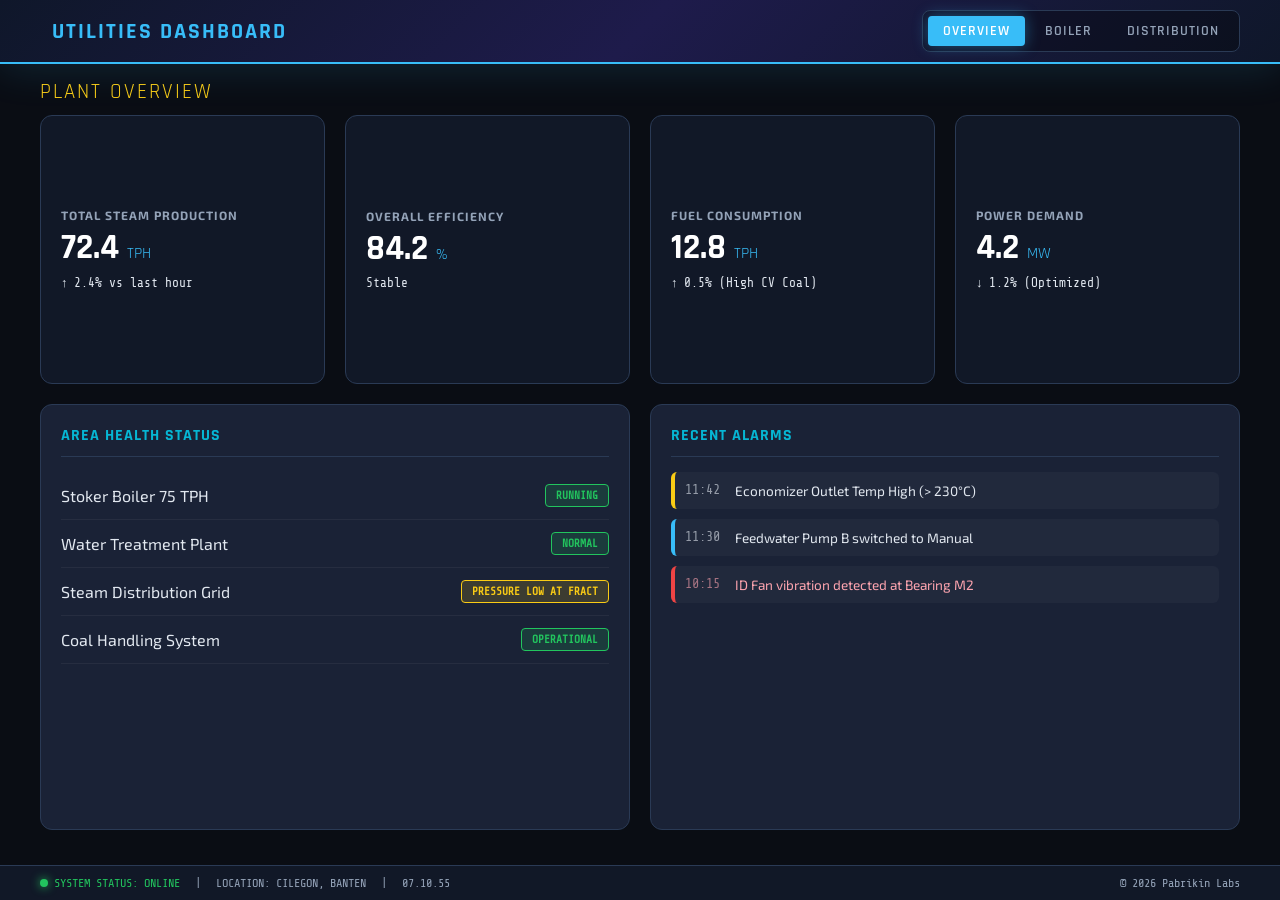
==== index.html @ 883a471b "update overview page" ====
<!DOCTYPE html>
<html lang="id">
<head>
<meta charset="UTF-8">
<meta name="viewport" content="width=device-width, initial-scale=1.0">
<title>Utilities Dashboard</title>
<link rel="icon" type="image/svg+xml" href="assets/logo-pabrikin.svg">
<link rel="stylesheet" href="css/style.css">
</head>
<body>

<header>
  <div class="header-title">
    <span class="logo-wrapper" id="logo-place"></span>
    Utilities Dashboard
  </div>

  <nav class="nav-menu">
    <div class="nav-item active" onclick="switchPage(this, 'overview')">Overview</div>
    <div class="nav-item" onclick="switchPage(this, 'boiler')">Boiler</div>
    <div class="nav-item" onclick="switchPage(this, 'distribution')">Distribution</div>
  </nav>
</header>

<div class="main-content">
  <section id="page-overview" class="page-section active">
    <div class="page-title">PLANT OVERVIEW</div>
    
    <div class="dashboard-grid">
      <!-- KPI CARDS -->
      <div class="stat-card">
        <div class="stat-label">TOTAL STEAM PRODUCTION</div>
        <div class="stat-value">72.4 <span class="stat-unit">TPH</span></div>
        <div class="stat-trend positive">↑ 2.4% vs last hour</div>
      </div>
      <div class="stat-card">
        <div class="stat-label">OVERALL EFFICIENCY</div>
        <div class="stat-value">84.2 <span class="stat-unit">%</span></div>
        <div class="stat-trend">Stable</div>
      </div>
      <div class="stat-card">
        <div class="stat-label">FUEL CONSUMPTION</div>
        <div class="stat-value">12.8 <span class="stat-unit">TPH</span></div>
        <div class="stat-trend negative">↑ 0.5% (High CV Coal)</div>
      </div>
      <div class="stat-card">
        <div class="stat-label">POWER DEMAND</div>
        <div class="stat-value">4.2 <span class="stat-unit">MW</span></div>
        <div class="stat-trend positive">↓ 1.2% (Optimized)</div>
      </div>

      <!-- SYSTEM STATUS LIST -->
      <div class="dashboard-panel span-2">
        <div class="panel-header">Area Health Status</div>
        <div class="status-row">
          <span>Stoker Boiler 75 TPH</span>
          <span class="status-tag status-ok">RUNNING</span>
        </div>
        <div class="status-row">
          <span>Water Treatment Plant</span>
          <span class="status-tag status-ok">NORMAL</span>
        </div>
        <div class="status-row">
          <span>Steam Distribution Grid</span>
          <span class="status-tag status-warn">PRESSURE LOW AT FRACT</span>
        </div>
        <div class="status-row">
          <span>Coal Handling System</span>
          <span class="status-tag status-ok">OPERATIONAL</span>
        </div>
      </div>

      <!-- ALARM LOG -->
      <div class="dashboard-panel span-2">
        <div class="panel-header">Recent Alarms</div>
        <div class="alarm-list">
          <div class="alarm-item warn">
            <span class="alarm-time">11:42</span>
            <span class="alarm-desc">Economizer Outlet Temp High (> 230°C)</span>
          </div>
          <div class="alarm-item info">
            <span class="alarm-time">11:30</span>
            <span class="alarm-desc">Feedwater Pump B switched to Manual</span>
          </div>
          <div class="alarm-item crit">
            <span class="alarm-time">10:15</span>
            <span class="alarm-desc">ID Fan vibration detected at Bearing M2</span>
          </div>
        </div>
      </div>
    </div>
  </section>

  <section id="page-boiler" class="page-section">
    <div class="page-title">Boiler System</div>
    
    <div class="sub-nav">
        <div class="sub-item active" onclick="switchBoilerLayout(this, 'stoker')">Stoker Boiler</div>
        <div class="sub-item" onclick="switchBoilerLayout(this, 'cfbc')">CFBC Boiler</div>
        <div class="sub-item" onclick="switchBoilerLayout(this, 'gas')">Gas Boiler</div>
        <div class="sub-item" onclick="switchBoilerLayout(this, 'firetube')">Fire Tube Boiler</div>
    </div>

    <div class="filter-panel">
        <button class="filter-btn active" data-target="STEAMWATER_LINES" style="--color: #FFFFFF;">Steam & Water</button>
        <button class="filter-btn active" data-target="AIRGAS_LINES" style="--color: #FFFFFF;">Air & Gas</button>
        <button class="filter-btn active" data-target="COALASH_LINES" style="--color: #FFFFFF;">Coal & Ash</button>
    </div>

    <!-- CONTAINER Stoker Boiler -->
    <div class="diagram-wrapper active" id="diagram-stoker">
      <div class="placeholder-card" id="loading-stoker-boiler">Loading...</div>
    </div>

    <!-- Container CFBC Boiler -->
    <div class="diagram-wrapper" id="diagram-cfbc">
        <div class="placeholder-card">
            [ CFBC Boiler ]<br>
            <span style="font-size: 1rem; opacity: 0.6;">Content in development...</span>
        </div>
    </div>

    <!-- Container Gas Boiler -->
    <div class="diagram-wrapper" id="diagram-gas">
        <div class="placeholder-card">
            [ Gas Boiler ]<br>
            <span style="font-size: 1rem; opacity: 0.6;">Content in development...</span>
        </div>
    </div>

    <!-- Container Firetube Boiler -->
    <div class="diagram-wrapper" id="diagram-firetube">
        <div class="placeholder-card">
            [ Fire Tube Boiler ]<br>
            <span style="font-size: 1rem; opacity: 0.6;">Content in development...</span>
        </div>
    
    </div>
  </section>

  <section id="page-distribution" class="page-section">
    <div class="page-title">Distribution System</div>
    
    <div class="filter-panel">
        <button class="filter-btn active" data-target="STEAM_LINES" style="--color: #FFF600;">Steam</button>
        <button class="filter-btn active" data-target="ELECT_LINES" style="--color: #D63C3C;">Power</button>
        <button class="filter-btn active" data-target="WATER_LINES" style="--color: #41B9B1;">Water</button>
        <button class="filter-btn active" data-target="COMP_LINES" style="--color: #24742F;">Inst. Air</button>
    </div>

    <div class="diagram-wrapper active" id="diagram-distribution">
      <div class="placeholder-card" id="loading-distribution">Memuat Diagram Distribusi...</div>
    </div>
  </section>
</div>

<footer>
  <div class="footer-status">
    <div class="status-indicator">
      <div class="dot"></div>SYSTEM STATUS: ONLINE
    </div>
    <span>|</span> <span>LOCATION: CILEGON, BANTEN</span> <span>|</span>
    <span id="live-clock">00:00:00</span>
  </div>
  <div class="footer-copyright">
    © 2026 Pabrikin Labs
  </div>
</footer>

<div class="info-popup" id="info-popup">
  <div class="info-popup-title" id="popup-title">Title</div>
  <div id="popup-body">Body</div>
</div>

<script src="js/main.js"></script>
<script src="js/zoom.js"></script>
<script src="js/interactions.js"></script>
</body>
</html>
---- css/style.css ----
@import url('https://fonts.googleapis.com/css2?family=Rajdhani:wght@400;500;600;700&family=Share+Tech+Mono&family=Exo+2:wght@300;400;600;800&display=swap');

:root {
  --bg:        #0a0d14;
  --panel:     #111827;
  --panel2:    #1a2236;
  --border:    #2a3a55;
  --accent-orange: #f97316;
  --accent-red:    #ef4444;
  --accent-blue:   #38bdf8;
  --accent-cyan:   #06b6d4;
  --accent-green:  #22c55e;
  --accent-yellow: #facc15;
  --text:     #e2e8f0;    
  --text-dim: #94a3b8;
}

* { box-sizing: border-box; margin: 0; padding: 0; }
body { background: var(--bg); color: var(--text); font-family: 'Exo 2', sans-serif; height: 100vh; display: flex; flex-direction: column; overflow: hidden; }
svg text, svg tspan { font-family: 'Share Tech Mono', monospace !important; }

header { background: linear-gradient(135deg, #0f172a 0%, #1e1b4b 50%, #0f172a 100%); border-bottom: 2px solid var(--accent-blue); padding: 10px 40px; display: flex; align-items: center; justify-content: space-between; flex-shrink: 0; z-index: 1000; box-shadow: 0 4px 40px rgba(56,189,248,0.15); gap: 15px; }
.header-title { display: flex; align-items: center; gap: 12px; font-family: 'Rajdhani', sans-serif; font-size: 1.4rem; font-weight: 700; letter-spacing: 2px; text-transform: uppercase; color: var(--accent-blue); white-space: nowrap; }
.logo-wrapper { display: inline-flex; align-items: center; justify-content: center; height: 1.8rem; }
.logo-wrapper svg { height: 100%; width: auto; }

.nav-menu { display: flex; gap: 5px; background: rgba(0,0,0,0.3); padding: 5px; border-radius: 8px; border: 1px solid var(--border); }
.nav-item { padding: 6px 15px; font-family: 'Rajdhani', sans-serif; font-weight: 600; font-size: 0.85rem; text-transform: uppercase; color: var(--text-dim); cursor: pointer; border-radius: 4px; transition: all 0.2s; letter-spacing: 1px; }
.nav-item:hover { color: var(--text); background: rgba(56,189,248,0.1); }
.nav-item.active { color: #fff; background: var(--accent-blue); box-shadow: 0 0 15px rgba(56,189,248,0.4); }

.main-content { flex: 1; padding: 15px 40px; width: 100%; display: flex; flex-direction: column; overflow: hidden; }
.page-section { display: none; width: 100%; height: 100%; }
.page-section.active { display: flex; flex-direction: column; }

/* DASHBOARD GRID (Halaman General) */
.dashboard-grid { display: grid; grid-template-columns: repeat(4, 1fr); gap: 20px; flex: 1; overflow-y: auto; padding-bottom: 20px; scrollbar-width: thin; scrollbar-color: var(--border) transparent; }
.stat-card { background: var(--panel); border: 1px solid var(--border); padding: 20px; border-radius: 12px; display: flex; flex-direction: column; justify-content: center; }
.stat-label { font-size: 0.75rem; color: var(--text-dim); font-weight: 700; letter-spacing: 1px; margin-bottom: 8px; }
.stat-value { font-family: 'Rajdhani'; font-size: 2.2rem; font-weight: 800; color: #fff; line-height: 1; }
.stat-unit { font-size: 1rem; color: var(--accent-blue); font-weight: 400; }
.stat-trend { font-size: 0.8rem; margin-top: 10px; font-family: 'Share Tech Mono'; }
.trend.positive { color: var(--accent-green); }
.trend.negative { color: var(--accent-red); }

.dashboard-panel { background: var(--panel2); border: 1px solid var(--border); border-radius: 12px; padding: 20px; }
.span-2 { grid-column: span 2; }
.panel-header { font-family: 'Rajdhani'; font-weight: 700; color: var(--accent-cyan); border-bottom: 1px solid var(--border); padding-bottom: 10px; margin-bottom: 15px; text-transform: uppercase; letter-spacing: 1px; }

.status-row { display: flex; justify-content: space-between; align-items: center; padding: 12px 0; border-bottom: 1px solid rgba(255,255,255,0.05); }
.status-tag { padding: 4px 10px; border-radius: 4px; font-size: 0.7rem; font-weight: 800; font-family: 'Share Tech Mono'; }
.status-ok { background: rgba(34, 197, 94, 0.15); color: var(--accent-green); border: 1px solid var(--accent-green); }
.status-warn { background: rgba(250, 204, 21, 0.15); color: var(--accent-yellow); border: 1px solid var(--accent-yellow); }

.alarm-list { display: flex; flex-direction: column; gap: 10px; }
.alarm-item { display: flex; gap: 15px; padding: 10px; border-radius: 6px; font-size: 0.85rem; border-left: 4px solid #ccc; background: rgba(255,255,255,0.03); }
.alarm-item.crit { border-color: var(--accent-red); color: #fda4af; }
.alarm-item.warn { border-color: var(--accent-yellow); }
.alarm-item.info { border-color: var(--accent-blue); }
.alarm-time { font-family: 'Share Tech Mono'; opacity: 0.6; }

/* DIAGRAM UI */
.diagram-wrapper { position: relative; background: #0A0D14; border: 1px solid var(--border); border-radius: 12px; overflow: hidden; flex: 1; width: 100%; display: none; align-items: center; justify-content: center; cursor: grab; user-select: none; }
.diagram-wrapper.active { display: flex; }
.diagram-wrapper svg { display: block; width: 100%; height: 100%; object-fit: contain; overflow: visible !important; }


.sub-nav { display: flex; gap: 10px; margin-bottom: 15px; border-bottom: 1px solid var(--border); padding-bottom: 10px; overflow-x: auto; scrollbar-width: thin; scrollbar-color: var(--accent-blue) transparent; }
.sub-nav::-webkit-scrollbar { height: 4px; }
.sub-nav::-webkit-scrollbar-thumb { background: var(--accent-blue); border-radius: 10px; }
.sub-item { padding: 5px 15px; font-family: 'Rajdhani', sans-serif; font-size: 0.8rem; font-weight: 700; color: var(--text-dim); cursor: pointer; border: 1px solid var(--border); border-radius: 4px; text-transform: uppercase; transition: 0.2s; white-space: nowrap; }
.sub-item.active { background: rgba(56, 189, 248, 0.1); border-color: var(--accent-blue); color: var(--accent-blue); }
.page-title { font-family: 'Rajdhani', sans-serif; color: var(--accent-yellow); font-size: 1.3rem; margin-bottom: 10px; text-transform: uppercase; letter-spacing: 2px; display: flex; align-items: center; gap: 10px; flex-shrink: 0; }

.placeholder-card { background: var(--panel2); border: 1px dashed var(--border); padding: 30px; text-align: center; border-radius: 12px; color: var(--text-dim); flex: 1; display: flex; align-items: center; justify-content: center; flex-direction: column; font-family: 'Rajdhani'; font-size: 1.2rem; }

.filter-panel { display: flex; gap: 10px; margin-bottom: 15px; flex-wrap: wrap; }
.filter-btn { background: transparent; border: 1px solid var(--color); color: var(--color); padding: 6px 15px; border-radius: 20px; font-family: 'Rajdhani', sans-serif; font-weight: 700; font-size: 0.85rem; cursor: pointer; text-transform: uppercase; transition: all 0.3s ease; box-shadow: 0 0 5px rgba(0,0,0,0); }
.filter-btn:hover { box-shadow: 0 0 10px var(--color); }
.filter-btn.active { background: var(--color); color: #0A0D14; box-shadow: 0 0 15px var(--color); }

.diagram-wrapper { position: relative; background: #0A0D14; border: 1px solid var(--border); border-radius: 12px; overflow: hidden; flex: 1; width: 100%; display: none; align-items: center; justify-content: center; cursor: grab; user-select: none; }
.diagram-wrapper.active { display: flex; }
.diagram-wrapper svg { display: block; width: 100%; height: 100%; object-fit: contain; overflow: visible !important; }

footer { background: var(--panel); border-top: 1px solid var(--border); padding: 10px 40px; display: flex; align-items: center; justify-content: space-between; flex-shrink: 0; font-family: 'Share Tech Mono', monospace; font-size: 0.75rem; color: var(--text-dim); gap: 10px; }
.footer-status { display: flex; align-items: center; gap: 15px; }
.status-indicator { display: flex; align-items: center; gap: 6px; color: var(--accent-green); }
.dot { width: 8px; height: 8px; background: var(--accent-green); border-radius: 50%; box-shadow: 0 0 10px var(--accent-green); animation: pulse 1.5s infinite ease-in-out; }

@media (max-width: 768px) {
    header { flex-direction: column; padding: 15px 20px; align-items: center; text-align: center; }
    .header-title { font-size: 1.1rem; flex-direction: column; gap: 5px; }
    .logo-wrapper { height: 1.5rem; }
    .nav-menu { width: 100%; justify-content: center; overflow-x: auto; }
    .nav-item { padding: 6px 10px; font-size: 0.75rem; }
    .main-content { padding: 10px 15px; }
    footer { flex-direction: column; padding: 15px 20px; height: auto; text-align: center; }
    .footer-status { flex-direction: column; gap: 5px; }
    .footer-status span { display: none; }
}


/* =======================================================
   PIPELINE ANIMATION
   ======================================================= */
svg rect[stroke], svg circle[stroke], svg ellipse[stroke], svg polygon[stroke] { 
    animation: none !important; 
    stroke-dasharray: none !important; 
}

#STEAM_LINES path, #ELECT_LINES path, #WATER_LINES path, #COMP_LINES path,
svg [stroke="#0066FF"], svg [stroke="#41BA4F"], svg [stroke="#D37FCC"], 
svg [stroke="#7F3779"], svg [stroke="#D63C3C"], svg [stroke="#DB7241"], 
svg [stroke="#FFF600"], svg [stroke="#977A58"], svg [stroke="#806341"], 
svg [stroke="#75EA83"], svg [stroke="#90EAE6"] {
    stroke-dasharray: 30 10 !important;
    animation: figmaDashFlow 4s linear infinite !important;
}

@keyframes figmaDashFlow { 
    from { stroke-dashoffset: 0; } 
    to { stroke-dashoffset: -240; } 
}

/* =======================================================
   VISUAL EFFECTS: GLOW, RISE, SPIN
   ======================================================= */
.furnace-glow { 
    animation: glowFurnace 2.5s infinite alternate ease-in-out !important; 
    transform-box: fill-box;
    transform-origin: center;
}
@keyframes glowFurnace { 
    0% { filter: brightness(0.8) drop-shadow(0 0 10px rgba(239, 123, 69, 0.4)); opacity: 0.85; } 
    100% { filter: brightness(1.3) drop-shadow(0 0 50px #EF7B45); opacity: 1; } 
}

.smoke-anim { 
    transform-box: fill-box; 
    transform-origin: center; 
    animation: smokeRise 6s infinite ease-in forwards !important; 
}
@keyframes smokeRise { 
    0% { transform: translateY(0) scale(0.6); opacity: 0; } 
    20% { opacity: 0.7; } 
    100% { transform: translateY(-500px) scale(3); opacity: 0; } 
}

.fan-spin { 
    animation: spinFan 2s linear infinite !important; 
    transform-box: fill-box !important; 
    transform-origin: 50% 50% !important; 
}
@keyframes spinFan { from { transform: rotate(0deg); } to { transform: rotate(360deg); } }

/* --- POPUP TOOLTIP --- */
.info-popup { position: fixed; background: rgba(15, 23, 42, 0.98); backdrop-filter: blur(12px); border: 1px solid var(--accent-blue); border-radius: 8px; padding: 16px; max-width: 280px; font-size: 0.85rem; color: #fff; z-index: 99999; pointer-events: none; opacity: 0; transition: opacity 0.2s; }
.info-popup.visible { opacity: 1; }
@keyframes pulse { 0% { transform: scale(1); opacity: 1; } 50% { transform: scale(1.3); opacity: 0.5; } 100% { transform: scale(1); opacity: 1; } }
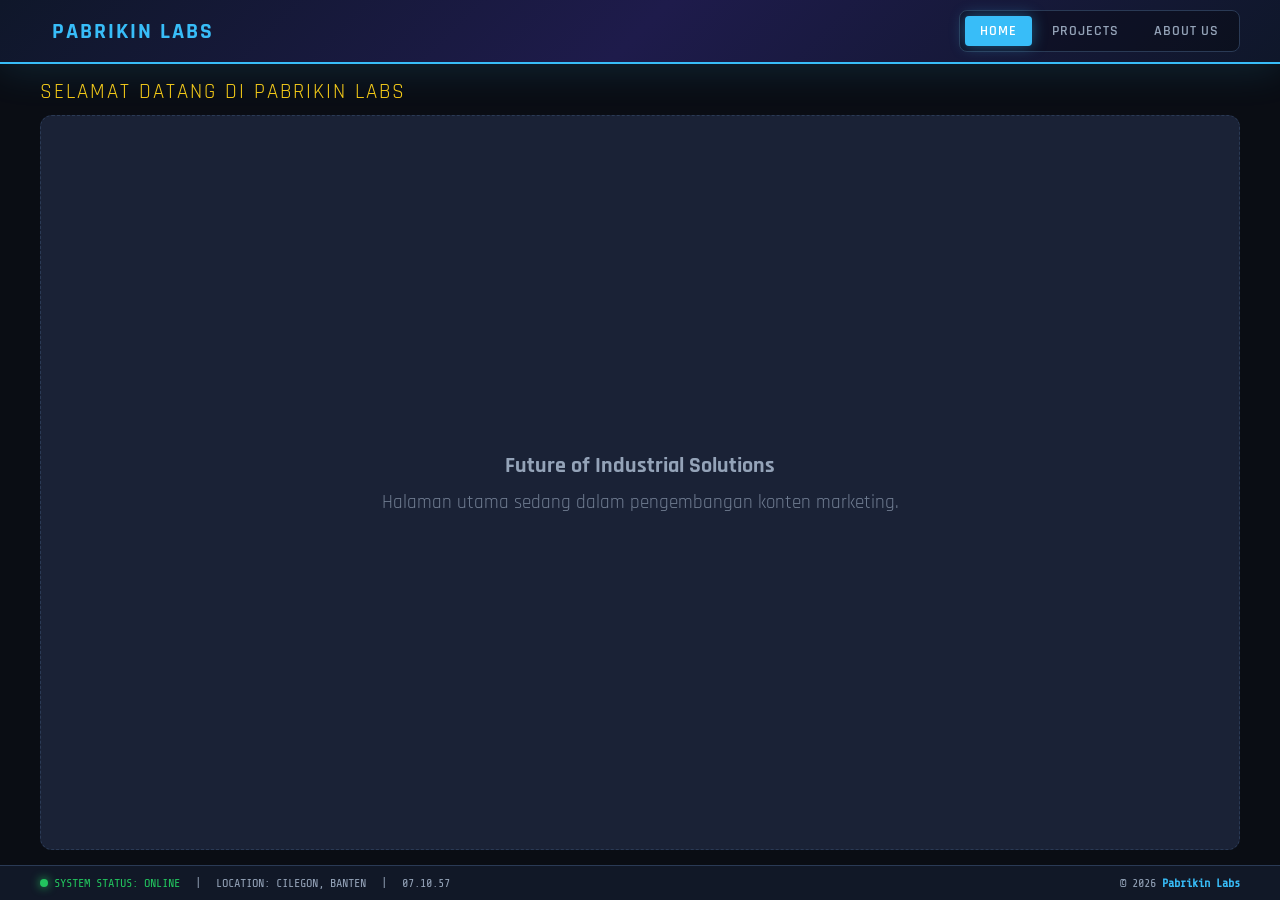
==== commit 25fc9368: "add physics section,, zoom controls, and fix hover tooltip" ====
--- a/index.html
+++ b/index.html
@@ -3,7 +3,7 @@
 <head>
 <meta charset="UTF-8">
 <meta name="viewport" content="width=device-width, initial-scale=1.0">
-<title>Utilities Dashboard</title>
+<title>Pabrikin Labs | Industrial Solutions</title>
 <link rel="icon" type="image/svg+xml" href="assets/logo-pabrikin.svg">
 <link rel="stylesheet" href="css/style.css">
 </head>
@@ -12,158 +12,205 @@
 <header>
   <div class="header-title">
     <span class="logo-wrapper" id="logo-place"></span>
-    Utilities Dashboard
+    Pabrikin Labs
   </div>
 
   <nav class="nav-menu">
-    <div class="nav-item active" onclick="switchPage(this, 'overview')">Overview</div>
-    <div class="nav-item" onclick="switchPage(this, 'boiler')">Boiler</div>
-    <div class="nav-item" onclick="switchPage(this, 'distribution')">Distribution</div>
+    <div class="nav-item active" onclick="switchPage(this, 'home')">HOME</div>
+    <div class="nav-item" onclick="switchPage(this, 'projects')">PROJECTS</div>
+    <div class="nav-item" onclick="switchPage(this, 'about')">ABOUT US</div>
   </nav>
 </header>
 
 <div class="main-content">
-  <section id="page-overview" class="page-section active">
-    <div class="page-title">PLANT OVERVIEW</div>
+  <!-- SECTION: HOME (Dikosongkan sesuai permintaan) -->
+  <section id="page-home" class="page-section active">
+    <div class="page-title">Selamat Datang di Pabrikin Labs</div>
+    <div class="placeholder-card">
+      <h3>Future of Industrial Solutions</h3>
+      <p style="margin-top: 10px; opacity: 0.7;">Halaman utama sedang dalam pengembangan konten marketing.</p>
+    </div>
+  </section>
+
+  <!-- SECTION: PROJECTS -->
+  <section id="page-projects" class="page-section">
     
-    <div class="dashboard-grid">
-      <!-- KPI CARDS -->
-      <div class="stat-card">
-        <div class="stat-label">TOTAL STEAM PRODUCTION</div>
-        <div class="stat-value">72.4 <span class="stat-unit">TPH</span></div>
-        <div class="stat-trend positive">↑ 2.4% vs last hour</div>
-      </div>
-      <div class="stat-card">
-        <div class="stat-label">OVERALL EFFICIENCY</div>
-        <div class="stat-value">84.2 <span class="stat-unit">%</span></div>
-        <div class="stat-trend">Stable</div>
-      </div>
-      <div class="stat-card">
-        <div class="stat-label">FUEL CONSUMPTION</div>
-        <div class="stat-value">12.8 <span class="stat-unit">TPH</span></div>
-        <div class="stat-trend negative">↑ 0.5% (High CV Coal)</div>
-      </div>
-      <div class="stat-card">
-        <div class="stat-label">POWER DEMAND</div>
-        <div class="stat-value">4.2 <span class="stat-unit">MW</span></div>
-        <div class="stat-trend positive">↓ 1.2% (Optimized)</div>
-      </div>
-
-      <!-- SYSTEM STATUS LIST -->
-      <div class="dashboard-panel span-2">
-        <div class="panel-header">Area Health Status</div>
-        <div class="status-row">
-          <span>Stoker Boiler 75 TPH</span>
-          <span class="status-tag status-ok">RUNNING</span>
-        </div>
-        <div class="status-row">
-          <span>Water Treatment Plant</span>
-          <span class="status-tag status-ok">NORMAL</span>
-        </div>
-        <div class="status-row">
-          <span>Steam Distribution Grid</span>
-          <span class="status-tag status-warn">PRESSURE LOW AT FRACT</span>
-        </div>
-        <div class="status-row">
-          <span>Coal Handling System</span>
-          <span class="status-tag status-ok">OPERATIONAL</span>
-        </div>
-      </div>
-
-      <!-- ALARM LOG -->
-      <div class="dashboard-panel span-2">
-        <div class="panel-header">Recent Alarms</div>
-        <div class="alarm-list">
-          <div class="alarm-item warn">
-            <span class="alarm-time">11:42</span>
-            <span class="alarm-desc">Economizer Outlet Temp High (> 230°C)</span>
-          </div>
-          <div class="alarm-item info">
-            <span class="alarm-time">11:30</span>
-            <span class="alarm-desc">Feedwater Pump B switched to Manual</span>
-          </div>
-          <div class="alarm-item crit">
-            <span class="alarm-time">10:15</span>
-            <span class="alarm-desc">ID Fan vibration detected at Bearing M2</span>
-          </div>
-        </div>
-      </div>
-    </div>
+    <!-- 1. RECENT PROJECT (BAGIAN ATAS) -->
+    <div class="project-list-section" style="margin-bottom: 50px;">
+        <div class="page-title">Recent Projects</div>
+        <div class="project-grid">
+            <div class="project-card">
+                <div class="project-img-placeholder">[Foto Instalasi Boiler]</div>
+                <div class="project-info">
+                    <h3>Boiler Installation 75 TPH</h3>
+                    <p>Pemasangan sistem stoker boiler lengkap di Cilegon, Banten.</p>
+                </div>
+            </div>
+            <div class="project-card">
+                <div class="project-img-placeholder">[Foto Jalur Perpipaan]</div>
+                <div class="project-info">
+                    <h3>Steam Distribution Audit</h3>
+                    <p>Optimalisasi dan audit jalur distribusi uap industri.</p>
+                </div>
+            </div>
+        </div>
+    </div>
+
+    <!-- 2. PORTOFOLIO / VISUALISASI (BAGIAN BAWAH) -->
+    <div class="portfolio-visual-section">
+        <div class="page-title">Portofolio: System Visualization</div>
+        
+        <!-- Dashboard Overview dipindah ke sini -->
+        <div class="dashboard-grid" style="margin-bottom: 30px;">
+            <div class="stat-card">
+                <div class="stat-label">LIVE STEAM PROD.</div>
+                <div class="stat-value">72.4 <span class="stat-unit">TPH</span></div>
+            </div>
+            <div class="stat-card">
+                <div class="stat-label">PLANT EFFICIENCY</div>
+                <div class="stat-value">84.2 <span class="stat-unit">%</span></div>
+            </div>
+            <div class="stat-card">
+                <div class="stat-label">FUEL CONSUMPTION</div>
+                <div class="stat-value">12.8 <span class="stat-unit">TPH</span></div>
+            </div>
+            <div class="stat-card">
+                <div class="stat-label">SYSTEM STATUS</div>
+                <div class="stat-value" style="font-size: 1.5rem; color: var(--accent-green);">OPTIMAL</div>
+            </div>
+        </div>
+
+        <div class="sub-nav">
+            <div class="sub-item active" onclick="switchPortfolio(this, 'stoker')">Boiler System</div>
+            <div class="sub-item" onclick="switchPortfolio(this, 'distribution')">Distribution Network</div>
+        </div>
+
+        <!-- Filter Panel Dinamis -->
+        <div id="filter-container" style="margin-bottom: 15px;">
+            <!-- Filter Boiler -->
+            <div class="filter-panel diagram-filter" id="filter-stoker">
+                <button class="filter-btn active" data-target="STEAMWATER_LINES" style="--color: #FFFFFF;">Steam & Water</button>
+                <button class="filter-btn active" data-target="AIRGAS_LINES" style="--color: #FFFFFF;">Air & Gas</button>
+                <button class="filter-btn active" data-target="COALASH_LINES" style="--color: #FFFFFF;">Coal & Ash</button>
+            </div>
+            <!-- Filter Distribusi -->
+            <div class="filter-panel diagram-filter" id="filter-distribution" style="display: none;">
+                <button class="filter-btn active" data-target="STEAM_LINES" style="--color: #FFF600;">Steam</button>
+                <button class="filter-btn active" data-target="ELECT_LINES" style="--color: #D63C3C;">Power</button>
+                <button class="filter-btn active" data-target="WATER_LINES" style="--color: #41B9B1;">Water</button>
+                <button class="filter-btn active" data-target="COMP_LINES" style="--color: #24742F;">Inst. Air</button>
+            </div>
+        </div>
+
+        <!-- Wadah Diagram -->
+        <div class="diagram-container" style="min-height: 700px; border: 1px solid var(--border); border-radius: 12px; overflow: auto; position: relative; background: #000;">
+            <div class="diagram-wrapper active" id="diagram-stoker" style="position: absolute; inset: 0;">
+                <div class="placeholder-card">Loading Boiler Diagram...</div>
+            </div>
+            <div class="diagram-wrapper" id="diagram-distribution" style="position: absolute; inset: 0; display: none;">
+                <div class="placeholder-card">Loading Distribution Diagram...</div>
+            </div>
+            <div class="zoom-controls">
+    <button type="button" class="zoom-btn" data-action="zoom-in" title="Zoom In">+</button>
+    <button type="button" class="zoom-btn" data-action="zoom-out" title="Zoom Out">−</button>
+    <button type="button" class="zoom-btn" data-action="reset" title="Reset Zoom">⟲</button>
+</div>
+        </div>
+
+    <!-- =========================================================
+     SECTION : PHYSICS SIMULATION PORTFOLIO
+     ========================================================= -->
+<div class="portfolio-physics-section" style="margin-top: 60px;">
+    <div class="page-title">
+        Portofolio: Physics Simulation
+    </div>
+
+    <p style="max-width: 900px; color: var(--text-dim); margin-bottom: 25px;">
+        Interactive physics simulations designed to support high school (SMA) learning.
+        This section focuses on visualizing physical phenomena through animated diagrams
+        and real-time calculations to enhance conceptual understanding.
+    </p>
+
+    <!-- SIMULATION GRID -->
+    <div class="physics-grid">
+
+        <!-- SIMULATION CARD -->
+        <div class="physics-card">
+            <div class="physics-canvas-placeholder">
+                [ Motion Simulation Canvas ]
+            </div>
+            <h3>Uniform Linear Motion (GLB)</h3>
+            <p>
+                Visualizes constant velocity motion.
+                Students can adjust speed and observe position–time relationships.
+            </p>
+            <div class="physics-formula">
+                v = s / t
+            </div>
+        </div>
+
+        <div class="physics-card">
+            <div class="physics-canvas-placeholder">
+                [ Accelerated Motion Canvas ]
+            </div>
+            <h3>Uniformly Accelerated Motion (GLBB)</h3>
+            <p>
+                Demonstrates acceleration effects on displacement and velocity
+                using animated trajectories and live calculations.
+            </p>
+            <div class="physics-formula">
+                s = v₀t + ½at²
+            </div>
+        </div>
+
+        <div class="physics-card">
+            <div class="physics-canvas-placeholder">
+                [ Energy Diagram Canvas ]
+            </div>
+            <h3>Mechanical Energy</h3>
+            <p>
+                Illustrates the conversion between kinetic and potential energy
+                in a closed system.
+            </p>
+            <div class="physics-formula">
+                Ek + Ep = constant
+            </div>
+        </div>
+
+    </div>
+</div>
   </section>
 
-  <section id="page-boiler" class="page-section">
-    <div class="page-title">Boiler System</div>
-    
-    <div class="sub-nav">
-        <div class="sub-item active" onclick="switchBoilerLayout(this, 'stoker')">Stoker Boiler</div>
-        <div class="sub-item" onclick="switchBoilerLayout(this, 'cfbc')">CFBC Boiler</div>
-        <div class="sub-item" onclick="switchBoilerLayout(this, 'gas')">Gas Boiler</div>
-        <div class="sub-item" onclick="switchBoilerLayout(this, 'firetube')">Fire Tube Boiler</div>
-    </div>
-
-    <div class="filter-panel">
-        <button class="filter-btn active" data-target="STEAMWATER_LINES" style="--color: #FFFFFF;">Steam & Water</button>
-        <button class="filter-btn active" data-target="AIRGAS_LINES" style="--color: #FFFFFF;">Air & Gas</button>
-        <button class="filter-btn active" data-target="COALASH_LINES" style="--color: #FFFFFF;">Coal & Ash</button>
-    </div>
-
-    <!-- CONTAINER Stoker Boiler -->
-    <div class="diagram-wrapper active" id="diagram-stoker">
-      <div class="placeholder-card" id="loading-stoker-boiler">Loading...</div>
-    </div>
-
-    <!-- Container CFBC Boiler -->
-    <div class="diagram-wrapper" id="diagram-cfbc">
-        <div class="placeholder-card">
-            [ CFBC Boiler ]<br>
-            <span style="font-size: 1rem; opacity: 0.6;">Content in development...</span>
-        </div>
-    </div>
-
-    <!-- Container Gas Boiler -->
-    <div class="diagram-wrapper" id="diagram-gas">
-        <div class="placeholder-card">
-            [ Gas Boiler ]<br>
-            <span style="font-size: 1rem; opacity: 0.6;">Content in development...</span>
-        </div>
-    </div>
-
-    <!-- Container Firetube Boiler -->
-    <div class="diagram-wrapper" id="diagram-firetube">
-        <div class="placeholder-card">
-            [ Fire Tube Boiler ]<br>
-            <span style="font-size: 1rem; opacity: 0.6;">Content in development...</span>
-        </div>
-    
-    </div>
-  </section>
-
-  <section id="page-distribution" class="page-section">
-    <div class="page-title">Distribution System</div>
-    
-    <div class="filter-panel">
-        <button class="filter-btn active" data-target="STEAM_LINES" style="--color: #FFF600;">Steam</button>
-        <button class="filter-btn active" data-target="ELECT_LINES" style="--color: #D63C3C;">Power</button>
-        <button class="filter-btn active" data-target="WATER_LINES" style="--color: #41B9B1;">Water</button>
-        <button class="filter-btn active" data-target="COMP_LINES" style="--color: #24742F;">Inst. Air</button>
-    </div>
-
-    <div class="diagram-wrapper active" id="diagram-distribution">
-      <div class="placeholder-card" id="loading-distribution">Memuat Diagram Distribusi...</div>
+  <!-- SECTION: ABOUT US -->
+  <section id="page-about" class="page-section">
+    <div class="page-title">About Us & Contact</div>
+    <div class="about-container" style="display: grid; grid-template-columns: 1fr 1fr; gap: 40px; margin-top: 20px;">
+        <div class="about-content">
+            <h3>Pabrikin Labs</h3>
+            <p>Partner strategis manufaktur dan optimasi energi industrial.</p>
+            <div class="contact-box" style="margin-top: 20px; font-family: 'Share Tech Mono'; color: var(--accent-blue);">
+                <p>📍 Cilegon, Banten, Indonesia</p>
+                <p>📧 contact@pabrikin.com</p>
+            </div>
+        </div>
+        <div class="contact-form" style="display: flex; flex-direction: column; gap: 15px;">
+            <input type="text" placeholder="Nama Lengkap" style="background: var(--panel); border: 1px solid var(--border); padding: 12px; color: #fff; border-radius: 6px;">
+            <input type="email" placeholder="Email Perusahaan" style="background: var(--panel); border: 1px solid var(--border); padding: 12px; color: #fff; border-radius: 6px;">
+            <textarea placeholder="Pesan Project" style="background: var(--panel); border: 1px solid var(--border); padding: 12px; color: #fff; border-radius: 6px; height: 100px;"></textarea>
+            <button class="submit-btn" style="background: var(--accent-blue); color: #000; border: none; padding: 12px; border-radius: 6px; font-weight: 800; cursor: pointer;">KIRIM PESAN</button>
+        </div>
     </div>
   </section>
 </div>
 
 <footer>
   <div class="footer-status">
-    <div class="status-indicator">
-      <div class="dot"></div>SYSTEM STATUS: ONLINE
-    </div>
+    <div class="status-indicator"><div class="dot"></div>SYSTEM STATUS: ONLINE</div>
     <span>|</span> <span>LOCATION: CILEGON, BANTEN</span> <span>|</span>
     <span id="live-clock">00:00:00</span>
   </div>
   <div class="footer-copyright">
-    © 2026 Pabrikin Labs
+    © 2026 <a href="https://linktr.ee/pabrikin" target="_blank" class="footer-link">Pabrikin Labs</a>
   </div>
 </footer>
 
@@ -173,7 +220,7 @@
 </div>
 
 <script src="js/main.js"></script>
-<script src="js/zoom.js"></script>
+<!-- <script src="js/zoom.js"></script> -->
 <script src="js/interactions.js"></script>
 </body>
-</html>
+</html>
--- a/css/style.css
+++ b/css/style.css
@@ -29,15 +29,15 @@
 .nav-item:hover { color: var(--text); background: rgba(56,189,248,0.1); }
 .nav-item.active { color: #fff; background: var(--accent-blue); box-shadow: 0 0 15px rgba(56,189,248,0.4); }
 
-.main-content { flex: 1; padding: 15px 40px; width: 100%; display: flex; flex-direction: column; overflow: hidden; }
+.main-content { flex: 1; padding: 15px 40px; width: 100%; display: flex; flex-direction: column; overflow-y: auto; }
 .page-section { display: none; width: 100%; height: 100%; }
 .page-section.active { display: flex; flex-direction: column; }
 
-/* DASHBOARD GRID (Halaman General) */
+/* DASHBOARD GRID */
 .dashboard-grid { display: grid; grid-template-columns: repeat(4, 1fr); gap: 20px; flex: 1; overflow-y: auto; padding-bottom: 20px; scrollbar-width: thin; scrollbar-color: var(--border) transparent; }
 .stat-card { background: var(--panel); border: 1px solid var(--border); padding: 20px; border-radius: 12px; display: flex; flex-direction: column; justify-content: center; }
 .stat-label { font-size: 0.75rem; color: var(--text-dim); font-weight: 700; letter-spacing: 1px; margin-bottom: 8px; }
-.stat-value { font-family: 'Rajdhani'; font-size: 2.2rem; font-weight: 800; color: #fff; line-height: 1; }
+.stat-value { font-family: 'Rajdhani'; font-size: 2.2rem; font-weight: 800; color: #fff; line-height: 1; transition: all 0.5s ease-in-out;}
 .stat-unit { font-size: 1rem; color: var(--accent-blue); font-weight: 400; }
 .stat-trend { font-size: 0.8rem; margin-top: 10px; font-family: 'Share Tech Mono'; }
 .trend.positive { color: var(--accent-green); }
@@ -74,10 +74,10 @@
 
 .placeholder-card { background: var(--panel2); border: 1px dashed var(--border); padding: 30px; text-align: center; border-radius: 12px; color: var(--text-dim); flex: 1; display: flex; align-items: center; justify-content: center; flex-direction: column; font-family: 'Rajdhani'; font-size: 1.2rem; }
 
-.filter-panel { display: flex; gap: 10px; margin-bottom: 15px; flex-wrap: wrap; }
-.filter-btn { background: transparent; border: 1px solid var(--color); color: var(--color); padding: 6px 15px; border-radius: 20px; font-family: 'Rajdhani', sans-serif; font-weight: 700; font-size: 0.85rem; cursor: pointer; text-transform: uppercase; transition: all 0.3s ease; box-shadow: 0 0 5px rgba(0,0,0,0); }
-.filter-btn:hover { box-shadow: 0 0 10px var(--color); }
-.filter-btn.active { background: var(--color); color: #0A0D14; box-shadow: 0 0 15px var(--color); }
+ .filter-panel { display: flex; gap: 8px; margin-bottom: 15px; flex-wrap: wrap; background: rgba(15, 23, 42, 0.85); border: 1px solid var(--border); border-radius: 999px; padding: 6px 8px; }
+ .filter-btn { background: rgba(255, 255, 255, 0.06); border: 1px solid rgba(148, 163, 184, 0.3); color: var(--text); padding: 6px 14px; border-radius: 999px; font-family: 'Rajdhani', sans-serif; font-weight: 700; font-size: 0.82rem; cursor: pointer; text-transform: uppercase; transition: all 0.2s ease; box-shadow: none; }
+ .filter-btn:hover { background: rgba(56, 189, 248, 0.14); border-color: rgba(56, 189, 248, 0.4); }
+ .filter-btn.active { background: var(--accent-blue); border-color: var(--accent-blue); color: #0a0d14; box-shadow: 0 0 10px rgba(56, 189, 248, 0.45); }
 
 .diagram-wrapper { position: relative; background: #0A0D14; border: 1px solid var(--border); border-radius: 12px; overflow: hidden; flex: 1; width: 100%; display: none; align-items: center; justify-content: center; cursor: grab; user-select: none; }
 .diagram-wrapper.active { display: flex; }
@@ -100,7 +100,6 @@
     .footer-status span { display: none; }
 }
 
-
 /* =======================================================
    PIPELINE ANIMATION
    ======================================================= */
@@ -139,7 +138,7 @@
 .smoke-anim { 
     transform-box: fill-box; 
     transform-origin: center; 
-    animation: smokeRise 6s infinite ease-in forwards !important; 
+    animation: smokeRise 4s infinite ease-in forwards !important; 
 }
 @keyframes smokeRise { 
     0% { transform: translateY(0) scale(0.6); opacity: 0; } 
@@ -148,13 +147,167 @@
 }
 
 .fan-spin { 
-    animation: spinFan 2s linear infinite !important; 
+    animation: spinFan 2.5s linear infinite !important; 
     transform-box: fill-box !important; 
     transform-origin: 50% 50% !important; 
 }
 @keyframes spinFan { from { transform: rotate(0deg); } to { transform: rotate(360deg); } }
 
+/* =======================================================
+   PHYSICS SIMULATION PORTFOLIO
+   ======================================================= */
+
+.portfolio-physics-section {
+  padding-bottom: 40px;
+}
+
+.physics-grid {
+  display: grid;
+  grid-template-columns: repeat(auto-fit, minmax(260px, 1fr));
+  gap: 25px;
+}
+
+.physics-card {
+  background: var(--panel2);
+  border: 1px solid var(--border);
+  border-radius: 12px;
+  padding: 20px;
+  display: flex;
+  flex-direction: column;
+  gap: 10px;
+  transition: all 0.3s ease;
+}
+
+.physics-card:hover {
+  border-color: var(--accent-cyan);
+  box-shadow: 0 0 25px rgba(6, 182, 212, 0.15);
+  transform: translateY(-3px);
+}
+
+.physics-card h3 {
+  font-family: 'Rajdhani', sans-serif;
+  text-transform: uppercase;
+  color: var(--accent-cyan);
+  font-size: 1rem;
+  letter-spacing: 1px;
+}
+
+.physics-card p {
+  font-size: 0.85rem;
+  color: var(--text-dim);
+  line-height: 1.6;
+}
+
+.physics-canvas-placeholder {
+  height: 160px;
+  background: #000;
+  border: 1px dashed var(--border);
+  border-radius: 8px;
+  display: flex;
+  align-items: center;
+  justify-content: center;
+  font-family: 'Share Tech Mono';
+  font-size: 0.8rem;
+  color: var(--text-dim);
+}
+
+.physics-formula {
+  margin-top: auto;
+  padding-top: 10px;
+  border-top: 1px solid rgba(255,255,255,0.05);
+  font-family: 'Share Tech Mono';
+  font-size: 0.9rem;
+  color: var(--accent-yellow);
+}
+
 /* --- POPUP TOOLTIP --- */
-.info-popup { position: fixed; background: rgba(15, 23, 42, 0.98); backdrop-filter: blur(12px); border: 1px solid var(--accent-blue); border-radius: 8px; padding: 16px; max-width: 280px; font-size: 0.85rem; color: #fff; z-index: 99999; pointer-events: none; opacity: 0; transition: opacity 0.2s; }
+.info-popup {
+  position: fixed;
+  background: rgba(15, 23, 42, 0.98);
+  backdrop-filter: blur(12px);
+  border: 1px solid var(--accent-blue);
+  border-radius: 8px;
+  padding: 16px;
+  max-width: 280px;
+  font-size: 0.85rem;
+  color: #fff;
+  z-index: 99999;
+  pointer-events: none;
+  opacity: 0;
+  transition: opacity 0.2s;
+}
+.info-popup-title {
+  display: inline-block;
+  background: rgba(56, 189, 248, 0.15);
+  color: var(--accent-cyan);
+  padding: 4px 10px;
+  border-radius: 6px;
+  font-size: 1rem;
+  font-weight: 600;
+  margin-bottom: 10px;
+}
+.info-popup-body {
+  font-size: 0.85rem;
+  color: var(--text);
+  line-height: 2;
+}
 .info-popup.visible { opacity: 1; }
-@keyframes pulse { 0% { transform: scale(1); opacity: 1; } 50% { transform: scale(1.3); opacity: 0.5; } 100% { transform: scale(1); opacity: 1; } }+
+@keyframes pulse { 0% { transform: scale(1); opacity: 1; } 50% { transform: scale(1.3); opacity: 0.5; } 100% { transform: scale(1); opacity: 1; } }
+
+/* --- FOOTER LINK --- */
+.footer-link {
+  color: var(--accent-blue);
+  text-decoration: none;
+  font-weight: 600;
+  transition: all 0.3s ease;
+  border-bottom: 1px dashed transparent;
+}
+
+.footer-link:hover {
+  color: #fff;
+  text-shadow: 0 0 2px var(--accent-blue);
+  border-bottom: 1px dashed var(--accent-blue);
+}
+
+/* ==== FORCE ZOOM BUTTON VISIBILITY ==== */
+.zoom-controls {
+  position: absolute;
+  right: 20px;
+  bottom: 20px;
+  display: flex;
+  flex-direction: column;
+  gap: 8px;
+  z-index: 9999;
+}
+
+.zoom-btn {
+  all: unset; /* ⬅️ INI PENTING: reset inheritance */
+
+  width: 40px;
+  height: 40px;
+
+  display: flex;
+  align-items: center;
+  justify-content: center;
+
+  background-color: rgba(15, 23, 42, 0.95);
+  border: 1px solid #38bdf8;
+  border-radius: 6px;
+
+  color: #38bdf8 !important;
+  font-size: 22px !important;
+  font-weight: 800;
+  line-height: 1;
+
+  font-family: system-ui, -apple-system, BlinkMacSystemFont,
+               "Segoe UI", Arial, sans-serif !important;
+
+  cursor: pointer;
+  user-select: none;
+}
+
+.zoom-btn:hover {
+  background-color: #38bdf8;
+  color: #000 !important;
+}
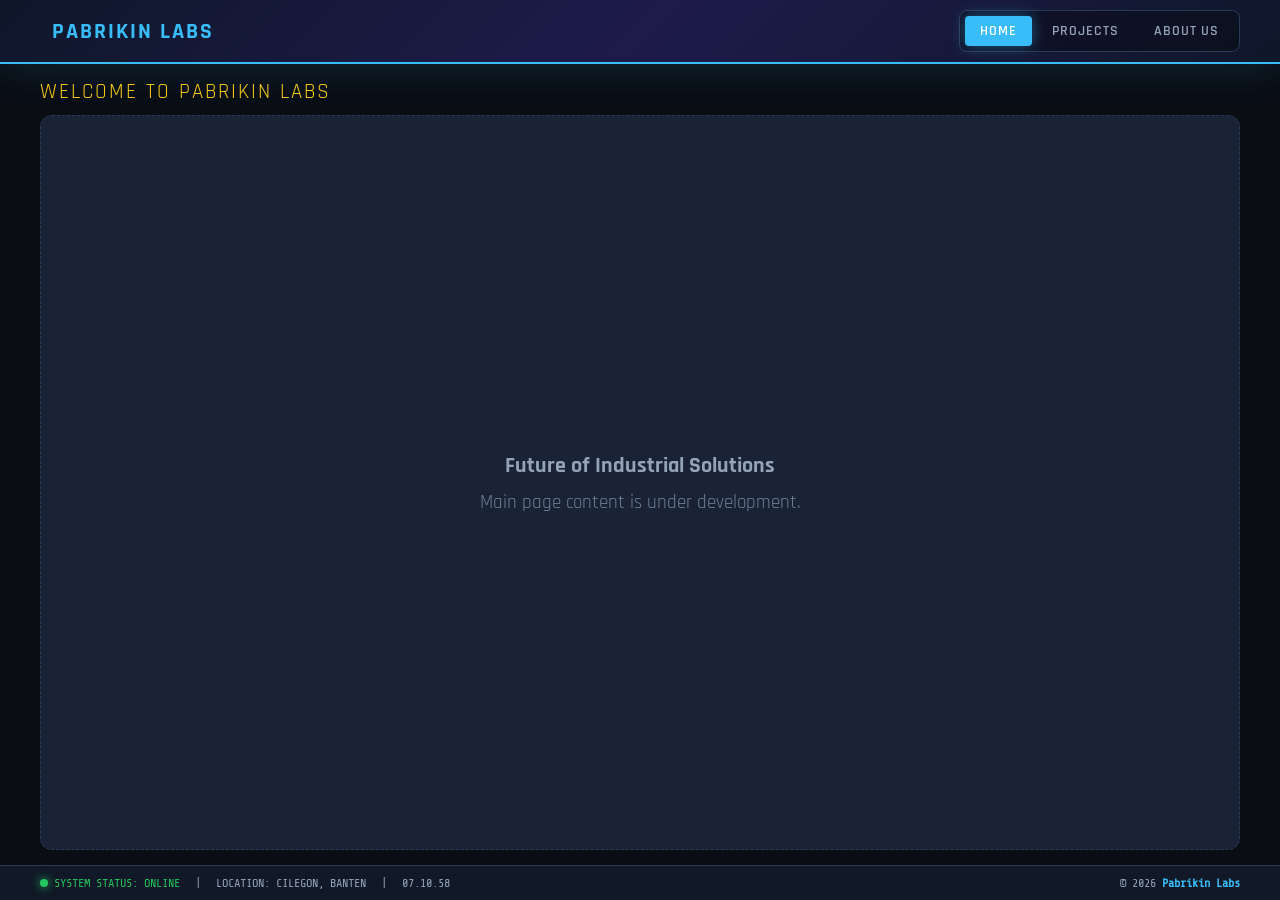
==== commit 45a2888d: "add Distillation Column, add logo on click" ====
--- a/index.html
+++ b/index.html
@@ -1,5 +1,5 @@
 <!DOCTYPE html>
-<html lang="id">
+<html lang="en">
 <head>
 <meta charset="UTF-8">
 <meta name="viewport" content="width=device-width, initial-scale=1.0">
@@ -10,8 +10,8 @@
 <body>
 
 <header>
-  <div class="header-title">
-    <span class="logo-wrapper" id="logo-place"></span>
+  <div class="header-title" onclick="switchPage(this, 'home')">
+    <span class="logo-wrapper" id="logo-place" onclick="switchPage(this, 'home')"></span>
     Pabrikin Labs
   </div>
 
@@ -25,10 +25,10 @@
 <div class="main-content">
   <!-- SECTION: HOME (Dikosongkan sesuai permintaan) -->
   <section id="page-home" class="page-section active">
-    <div class="page-title">Selamat Datang di Pabrikin Labs</div>
+    <div class="page-title">Welcome to Pabrikin Labs</div>
     <div class="placeholder-card">
       <h3>Future of Industrial Solutions</h3>
-      <p style="margin-top: 10px; opacity: 0.7;">Halaman utama sedang dalam pengembangan konten marketing.</p>
+      <p style="margin-top: 10px; opacity: 0.7;">Main page content is under development.</p>
     </div>
   </section>
 
@@ -43,14 +43,14 @@
                 <div class="project-img-placeholder">[Foto Instalasi Boiler]</div>
                 <div class="project-info">
                     <h3>Boiler Installation 75 TPH</h3>
-                    <p>Pemasangan sistem stoker boiler lengkap di Cilegon, Banten.</p>
+                    <p>Complete stoker boiler system installation in Cilegon, Banten.</p>
                 </div>
             </div>
             <div class="project-card">
                 <div class="project-img-placeholder">[Foto Jalur Perpipaan]</div>
                 <div class="project-info">
                     <h3>Steam Distribution Audit</h3>
-                    <p>Optimalisasi dan audit jalur distribusi uap industri.</p>
+                    <p>Optimization and audit of industrial steam distribution lines.</p>
                 </div>
             </div>
         </div>
@@ -58,7 +58,7 @@
 
     <!-- 2. PORTOFOLIO / VISUALISASI (BAGIAN BAWAH) -->
     <div class="portfolio-visual-section">
-        <div class="page-title">Portofolio: System Visualization</div>
+        <div class="page-title">Portfolio: System Visualization</div>
         
         <!-- Dashboard Overview dipindah ke sini -->
         <div class="dashboard-grid" style="margin-bottom: 30px;">
@@ -83,6 +83,7 @@
         <div class="sub-nav">
             <div class="sub-item active" onclick="switchPortfolio(this, 'stoker')">Boiler System</div>
             <div class="sub-item" onclick="switchPortfolio(this, 'distribution')">Distribution Network</div>
+            <div class="sub-item" onclick="switchPortfolio(this, 'distillation')">Distillation Column</div>
         </div>
 
         <!-- Filter Panel Dinamis -->
@@ -100,6 +101,12 @@
                 <button class="filter-btn active" data-target="WATER_LINES" style="--color: #41B9B1;">Water</button>
                 <button class="filter-btn active" data-target="COMP_LINES" style="--color: #24742F;">Inst. Air</button>
             </div>
+            <!-- Filter Distillation -->
+            <div class="filter-panel diagram-filter" id="filter-distillation" style="display: none;">
+                <button class="filter-btn active" data-target="CRUDE_LINES" style="--color: #FFA500;">Crude Oil</button>
+                <button class="filter-btn active" data-target="VAPOR_LINES" style="--color: #FF4500;">Vapor</button>
+                <button class="filter-btn active" data-target="PRODUCT_LINES" style="--color: #FFD700;">Products</button>
+            </div>
         </div>
 
         <!-- Wadah Diagram -->
@@ -109,6 +116,9 @@
             </div>
             <div class="diagram-wrapper" id="diagram-distribution" style="position: absolute; inset: 0; display: none;">
                 <div class="placeholder-card">Loading Distribution Diagram...</div>
+            </div>
+            <div class="diagram-wrapper" id="diagram-distillation" style="position: absolute; inset: 0; display: none;">
+                <div class="placeholder-card">Loading Distillation Column Diagram...</div>
             </div>
             <div class="zoom-controls">
     <button type="button" class="zoom-btn" data-action="zoom-in" title="Zoom In">+</button>
@@ -122,7 +132,7 @@
      ========================================================= -->
 <div class="portfolio-physics-section" style="margin-top: 60px;">
     <div class="page-title">
-        Portofolio: Physics Simulation
+        Portfolio: Physics Simulation
     </div>
 
     <p style="max-width: 900px; color: var(--text-dim); margin-bottom: 25px;">
@@ -131,52 +141,11 @@
         and real-time calculations to enhance conceptual understanding.
     </p>
 
-    <!-- SIMULATION GRID -->
-    <div class="physics-grid">
-
-        <!-- SIMULATION CARD -->
-        <div class="physics-card">
-            <div class="physics-canvas-placeholder">
-                [ Motion Simulation Canvas ]
-            </div>
-            <h3>Uniform Linear Motion (GLB)</h3>
-            <p>
-                Visualizes constant velocity motion.
-                Students can adjust speed and observe position–time relationships.
-            </p>
-            <div class="physics-formula">
-                v = s / t
-            </div>
-        </div>
-
-        <div class="physics-card">
-            <div class="physics-canvas-placeholder">
-                [ Accelerated Motion Canvas ]
-            </div>
-            <h3>Uniformly Accelerated Motion (GLBB)</h3>
-            <p>
-                Demonstrates acceleration effects on displacement and velocity
-                using animated trajectories and live calculations.
-            </p>
-            <div class="physics-formula">
-                s = v₀t + ½at²
-            </div>
-        </div>
-
-        <div class="physics-card">
-            <div class="physics-canvas-placeholder">
-                [ Energy Diagram Canvas ]
-            </div>
-            <h3>Mechanical Energy</h3>
-            <p>
-                Illustrates the conversion between kinetic and potential energy
-                in a closed system.
-            </p>
-            <div class="physics-formula">
-                Ek + Ep = constant
-            </div>
-        </div>
-
+    <!-- GO TO PAGE BUTTON -->
+    <div style="text-align: center; margin-top: 30px;">
+        <button class="sim-btn" id="go-to-simulations" style="background: var(--accent-blue); color: #000; border: none; padding: 15px 30px; border-radius: 8px; font-weight: 800; cursor: pointer; font-family: 'Rajdhani'; text-transform: uppercase; font-size: 1.1rem;">
+            GO TO PAGE
+        </button>
     </div>
 </div>
   </section>
@@ -187,17 +156,17 @@
     <div class="about-container" style="display: grid; grid-template-columns: 1fr 1fr; gap: 40px; margin-top: 20px;">
         <div class="about-content">
             <h3>Pabrikin Labs</h3>
-            <p>Partner strategis manufaktur dan optimasi energi industrial.</p>
+            <p>Strategic partner for manufacturing and industrial energy optimization.</p>
             <div class="contact-box" style="margin-top: 20px; font-family: 'Share Tech Mono'; color: var(--accent-blue);">
                 <p>📍 Cilegon, Banten, Indonesia</p>
                 <p>📧 contact@pabrikin.com</p>
             </div>
         </div>
         <div class="contact-form" style="display: flex; flex-direction: column; gap: 15px;">
-            <input type="text" placeholder="Nama Lengkap" style="background: var(--panel); border: 1px solid var(--border); padding: 12px; color: #fff; border-radius: 6px;">
-            <input type="email" placeholder="Email Perusahaan" style="background: var(--panel); border: 1px solid var(--border); padding: 12px; color: #fff; border-radius: 6px;">
-            <textarea placeholder="Pesan Project" style="background: var(--panel); border: 1px solid var(--border); padding: 12px; color: #fff; border-radius: 6px; height: 100px;"></textarea>
-            <button class="submit-btn" style="background: var(--accent-blue); color: #000; border: none; padding: 12px; border-radius: 6px; font-weight: 800; cursor: pointer;">KIRIM PESAN</button>
+            <input type="text" placeholder="Full Name" style="background: var(--panel); border: 1px solid var(--border); padding: 12px; color: #fff; border-radius: 6px;">
+            <input type="email" placeholder="Company Email" style="background: var(--panel); border: 1px solid var(--border); padding: 12px; color: #fff; border-radius: 6px;">
+            <textarea placeholder="Project Message" style="background: var(--panel); border: 1px solid var(--border); padding: 12px; color: #fff; border-radius: 6px; height: 100px;"></textarea>
+            <button class="submit-btn" style="background: var(--accent-blue); color: #000; border: none; padding: 12px; border-radius: 6px; font-weight: 800; cursor: pointer;">SEND MESSAGE</button>
         </div>
     </div>
   </section>
--- a/css/style.css
+++ b/css/style.css
@@ -21,7 +21,7 @@
 
 header { background: linear-gradient(135deg, #0f172a 0%, #1e1b4b 50%, #0f172a 100%); border-bottom: 2px solid var(--accent-blue); padding: 10px 40px; display: flex; align-items: center; justify-content: space-between; flex-shrink: 0; z-index: 1000; box-shadow: 0 4px 40px rgba(56,189,248,0.15); gap: 15px; }
 .header-title { display: flex; align-items: center; gap: 12px; font-family: 'Rajdhani', sans-serif; font-size: 1.4rem; font-weight: 700; letter-spacing: 2px; text-transform: uppercase; color: var(--accent-blue); white-space: nowrap; }
-.logo-wrapper { display: inline-flex; align-items: center; justify-content: center; height: 1.8rem; }
+.logo-wrapper { display: inline-flex; align-items: center; justify-content: center; height: 1.8rem; cursor: pointer; }
 .logo-wrapper svg { height: 100%; width: auto; }
 
 .nav-menu { display: flex; gap: 5px; background: rgba(0,0,0,0.3); padding: 5px; border-radius: 8px; border: 1px solid var(--border); }
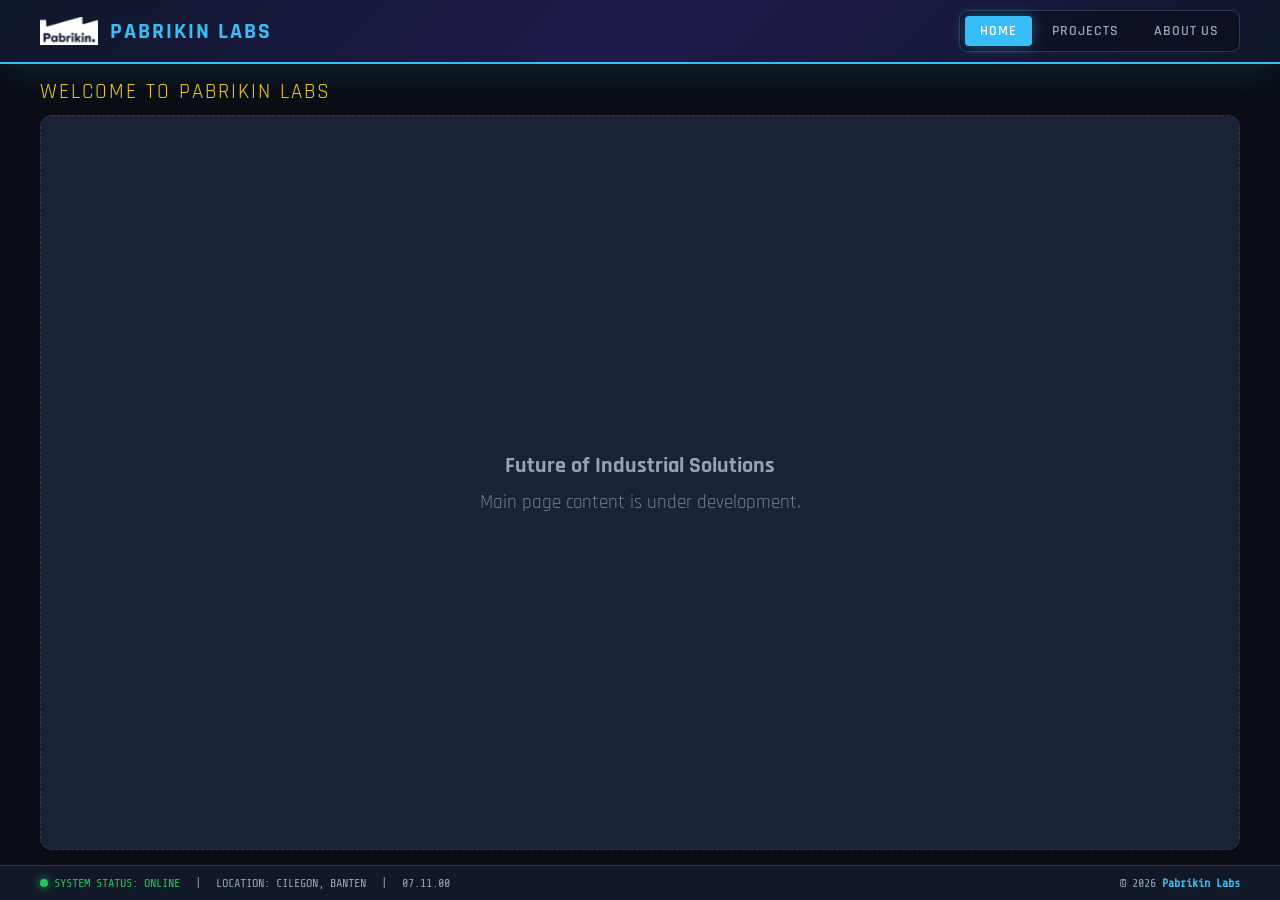
==== commit 0562ee5b: "update physics simulation and navigation" ====
--- a/index.html
+++ b/index.html
@@ -4,7 +4,7 @@
 <meta charset="UTF-8">
 <meta name="viewport" content="width=device-width, initial-scale=1.0">
 <title>Pabrikin Labs | Industrial Solutions</title>
-<link rel="icon" type="image/svg+xml" href="assets/logo-pabrikin.svg">
+<link rel="icon" type="image/svg+xml" href="assets/images/logo-pabrikin.svg">
 <link rel="stylesheet" href="css/style.css">
 </head>
 <body>
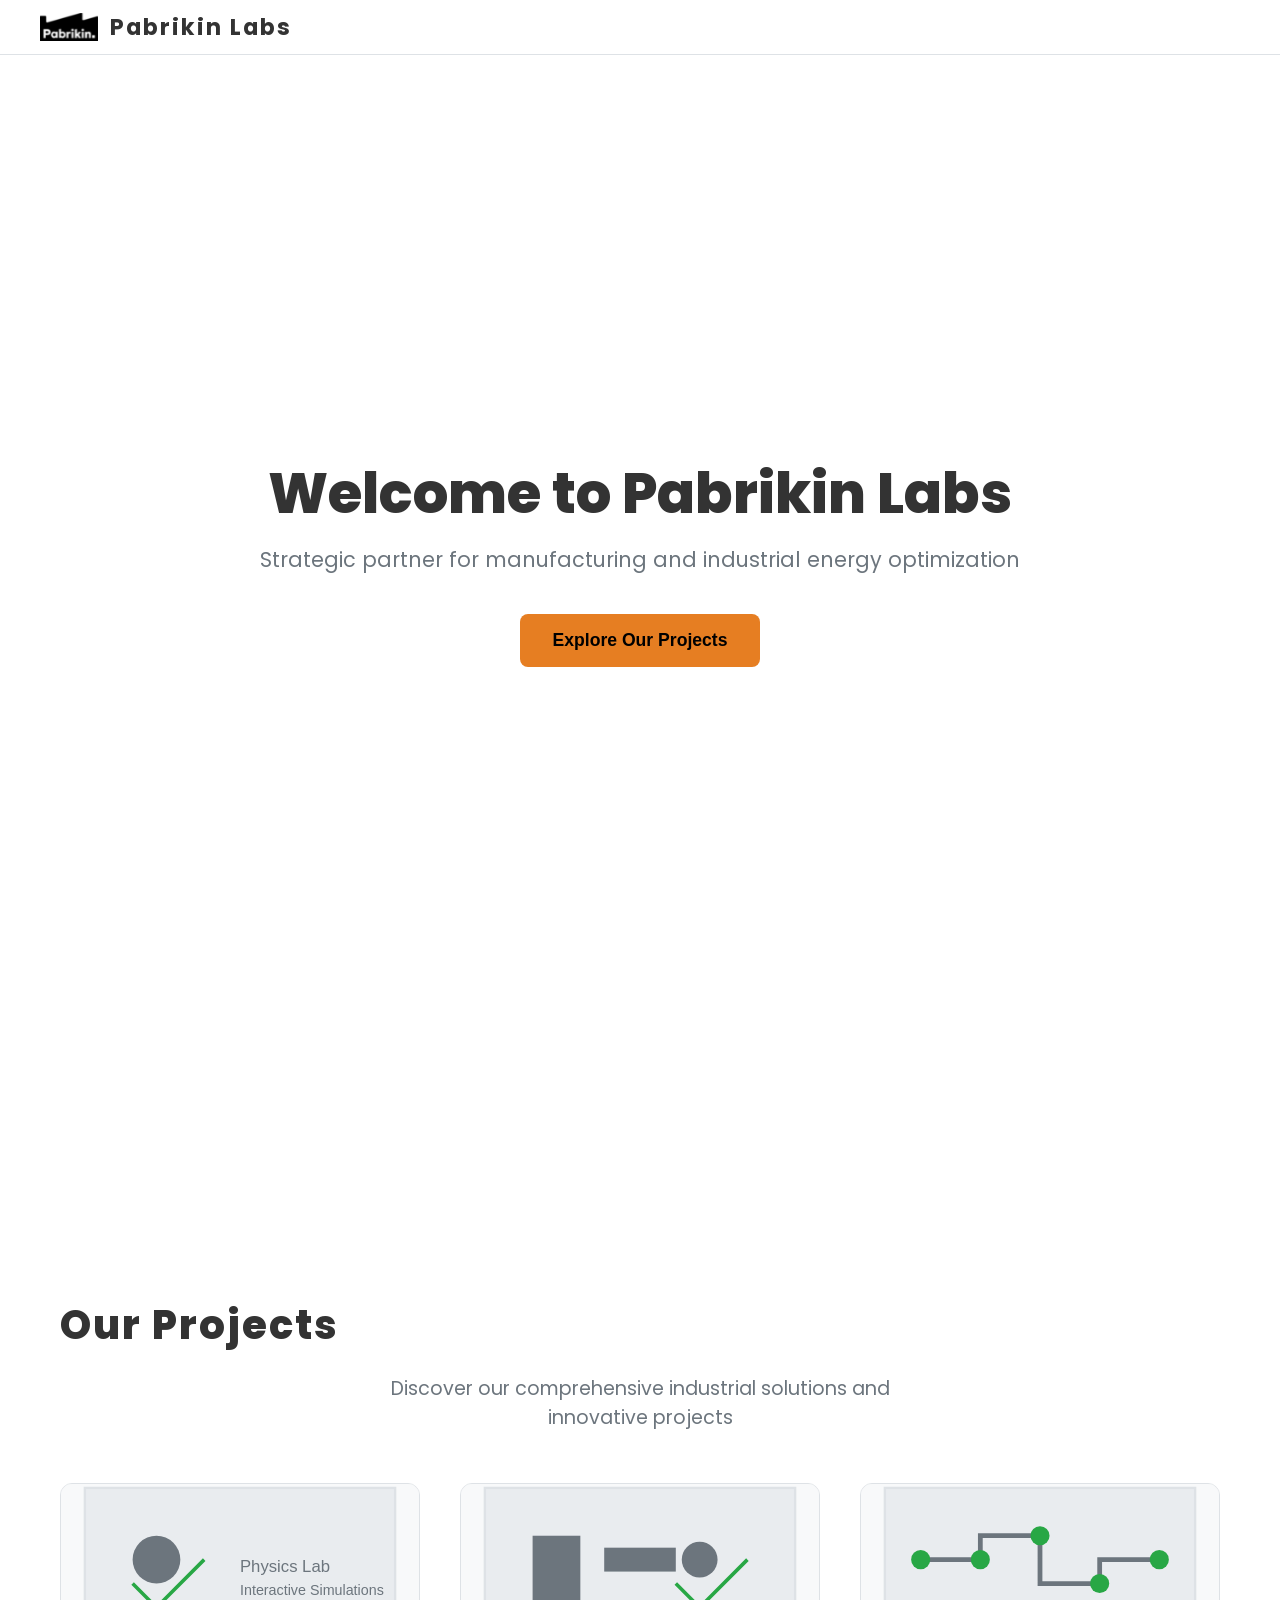
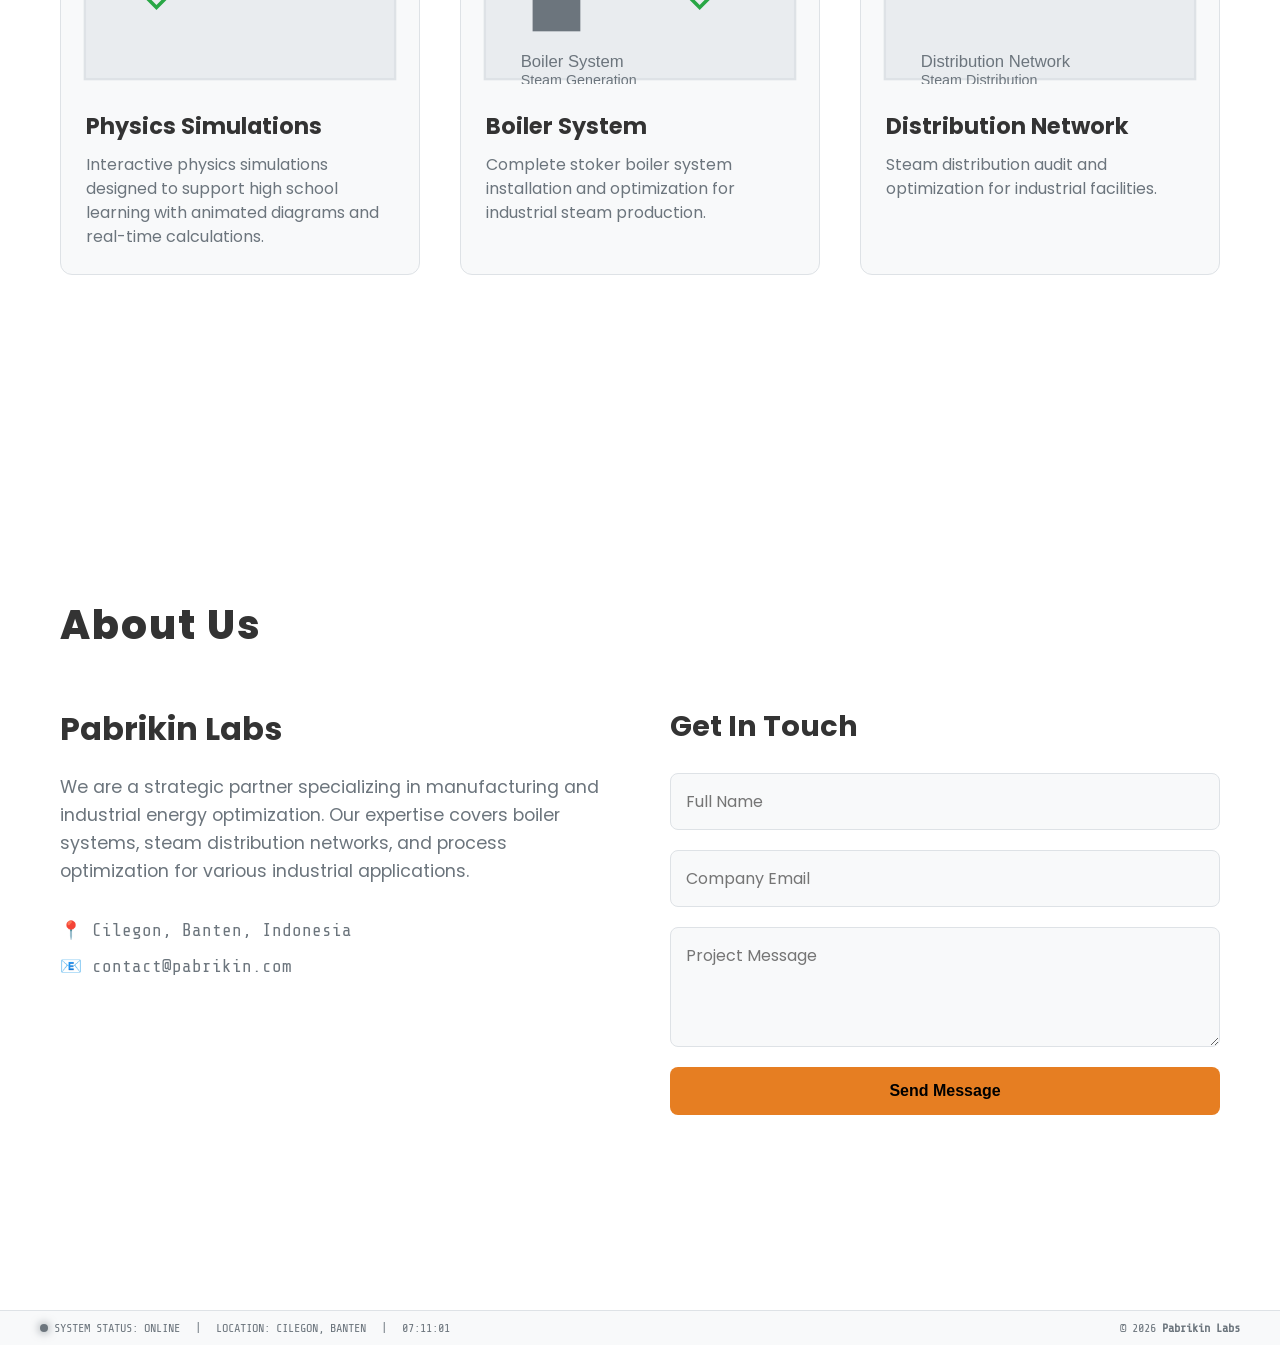
==== commit 29a4a3f1: "change to light theme and improve UI" ====
--- a/index.html
+++ b/index.html
@@ -10,164 +10,87 @@
 <body>
 
 <header>
-  <div class="header-title" onclick="switchPage(this, 'home')">
-    <span class="logo-wrapper" id="logo-place" onclick="switchPage(this, 'home')"></span>
+  <div class="header-title" onclick="scrollToSection('home')">
+    <span class="logo-wrapper" id="logo-place" onclick="scrollToSection('home')"></span>
     Pabrikin Labs
   </div>
-
-  <nav class="nav-menu">
-    <div class="nav-item active" onclick="switchPage(this, 'home')">HOME</div>
-    <div class="nav-item" onclick="switchPage(this, 'projects')">PROJECTS</div>
-    <div class="nav-item" onclick="switchPage(this, 'about')">ABOUT US</div>
-  </nav>
 </header>
 
 <div class="main-content">
-  <!-- SECTION: HOME (Dikosongkan sesuai permintaan) -->
-  <section id="page-home" class="page-section active">
-    <div class="page-title">Welcome to Pabrikin Labs</div>
-    <div class="placeholder-card">
-      <h3>Future of Industrial Solutions</h3>
-      <p style="margin-top: 10px; opacity: 0.7;">Main page content is under development.</p>
+  <!-- SECTION: HOME -->
+  <section id="home" class="page-section">
+    <div class="hero-section">
+      <div class="hero-content">
+        <h1 class="hero-title">Welcome to Pabrikin Labs</h1>
+        <p class="hero-subtitle">Strategic partner for manufacturing and industrial energy optimization</p>
+        <button class="cta-btn" onclick="scrollToSection('projects')">Explore Our Projects</button>
+      </div>
     </div>
   </section>
 
   <!-- SECTION: PROJECTS -->
-  <section id="page-projects" class="page-section">
-    
-    <!-- 1. RECENT PROJECT (BAGIAN ATAS) -->
-    <div class="project-list-section" style="margin-bottom: 50px;">
-        <div class="page-title">Recent Projects</div>
-        <div class="project-grid">
-            <div class="project-card">
-                <div class="project-img-placeholder">[Foto Instalasi Boiler]</div>
-                <div class="project-info">
-                    <h3>Boiler Installation 75 TPH</h3>
-                    <p>Complete stoker boiler system installation in Cilegon, Banten.</p>
-                </div>
-            </div>
-            <div class="project-card">
-                <div class="project-img-placeholder">[Foto Jalur Perpipaan]</div>
-                <div class="project-info">
-                    <h3>Steam Distribution Audit</h3>
-                    <p>Optimization and audit of industrial steam distribution lines.</p>
-                </div>
-            </div>
-        </div>
-    </div>
+  <section id="projects" class="page-section">
+    <div class="section-container">
+      <div class="page-title">Our Projects</div>
+      <p class="section-description">Discover our comprehensive industrial solutions and innovative projects</p>
 
-    <!-- 2. PORTOFOLIO / VISUALISASI (BAGIAN BAWAH) -->
-    <div class="portfolio-visual-section">
-        <div class="page-title">Portfolio: System Visualization</div>
-        
-        <!-- Dashboard Overview dipindah ke sini -->
-        <div class="dashboard-grid" style="margin-bottom: 30px;">
-            <div class="stat-card">
-                <div class="stat-label">LIVE STEAM PROD.</div>
-                <div class="stat-value">72.4 <span class="stat-unit">TPH</span></div>
-            </div>
-            <div class="stat-card">
-                <div class="stat-label">PLANT EFFICIENCY</div>
-                <div class="stat-value">84.2 <span class="stat-unit">%</span></div>
-            </div>
-            <div class="stat-card">
-                <div class="stat-label">FUEL CONSUMPTION</div>
-                <div class="stat-value">12.8 <span class="stat-unit">TPH</span></div>
-            </div>
-            <div class="stat-card">
-                <div class="stat-label">SYSTEM STATUS</div>
-                <div class="stat-value" style="font-size: 1.5rem; color: var(--accent-green);">OPTIMAL</div>
-            </div>
+      <div class="projects-grid">
+        <div class="project-item" onclick="window.location.href='simulations/physics-simulations.html'">
+          <div class="project-image">
+            <img src="assets/images/physics-sim.svg" alt="Physics Simulations" onerror="this.src='[data-uri]'">
+          </div>
+          <div class="project-info">
+            <h3>Physics Simulations</h3>
+            <p>Interactive physics simulations designed to support high school learning with animated diagrams and real-time calculations.</p>
+          </div>
         </div>
 
-        <div class="sub-nav">
-            <div class="sub-item active" onclick="switchPortfolio(this, 'stoker')">Boiler System</div>
-            <div class="sub-item" onclick="switchPortfolio(this, 'distribution')">Distribution Network</div>
-            <div class="sub-item" onclick="switchPortfolio(this, 'distillation')">Distillation Column</div>
+        <div class="project-item" onclick="window.location.href='boiler-system.html'">
+          <div class="project-image">
+            <img src="assets/images/boiler-system.svg" alt="Boiler System" onerror="this.src='[data-uri]'">
+          </div>
+          <div class="project-info">
+            <h3>Boiler System</h3>
+            <p>Complete stoker boiler system installation and optimization for industrial steam production.</p>
+          </div>
         </div>
 
-        <!-- Filter Panel Dinamis -->
-        <div id="filter-container" style="margin-bottom: 15px;">
-            <!-- Filter Boiler -->
-            <div class="filter-panel diagram-filter" id="filter-stoker">
-                <button class="filter-btn active" data-target="STEAMWATER_LINES" style="--color: #FFFFFF;">Steam & Water</button>
-                <button class="filter-btn active" data-target="AIRGAS_LINES" style="--color: #FFFFFF;">Air & Gas</button>
-                <button class="filter-btn active" data-target="COALASH_LINES" style="--color: #FFFFFF;">Coal & Ash</button>
-            </div>
-            <!-- Filter Distribusi -->
-            <div class="filter-panel diagram-filter" id="filter-distribution" style="display: none;">
-                <button class="filter-btn active" data-target="STEAM_LINES" style="--color: #FFF600;">Steam</button>
-                <button class="filter-btn active" data-target="ELECT_LINES" style="--color: #D63C3C;">Power</button>
-                <button class="filter-btn active" data-target="WATER_LINES" style="--color: #41B9B1;">Water</button>
-                <button class="filter-btn active" data-target="COMP_LINES" style="--color: #24742F;">Inst. Air</button>
-            </div>
-            <!-- Filter Distillation -->
-            <div class="filter-panel diagram-filter" id="filter-distillation" style="display: none;">
-                <button class="filter-btn active" data-target="CRUDE_LINES" style="--color: #FFA500;">Crude Oil</button>
-                <button class="filter-btn active" data-target="VAPOR_LINES" style="--color: #FF4500;">Vapor</button>
-                <button class="filter-btn active" data-target="PRODUCT_LINES" style="--color: #FFD700;">Products</button>
-            </div>
+        <div class="project-item" onclick="window.location.href='distribution-network.html'">
+          <div class="project-image">
+            <img src="assets/images/distribution.svg" alt="Distribution Network" onerror="this.src='[data-uri]'">
+          </div>
+          <div class="project-info">
+            <h3>Distribution Network</h3>
+            <p>Steam distribution audit and optimization for industrial facilities.</p>
+          </div>
         </div>
-
-        <!-- Wadah Diagram -->
-        <div class="diagram-container" style="min-height: 700px; border: 1px solid var(--border); border-radius: 12px; overflow: auto; position: relative; background: #000;">
-            <div class="diagram-wrapper active" id="diagram-stoker" style="position: absolute; inset: 0;">
-                <div class="placeholder-card">Loading Boiler Diagram...</div>
-            </div>
-            <div class="diagram-wrapper" id="diagram-distribution" style="position: absolute; inset: 0; display: none;">
-                <div class="placeholder-card">Loading Distribution Diagram...</div>
-            </div>
-            <div class="diagram-wrapper" id="diagram-distillation" style="position: absolute; inset: 0; display: none;">
-                <div class="placeholder-card">Loading Distillation Column Diagram...</div>
-            </div>
-            <div class="zoom-controls">
-    <button type="button" class="zoom-btn" data-action="zoom-in" title="Zoom In">+</button>
-    <button type="button" class="zoom-btn" data-action="zoom-out" title="Zoom Out">−</button>
-    <button type="button" class="zoom-btn" data-action="reset" title="Reset Zoom">⟲</button>
-</div>
-        </div>
-
-    <!-- =========================================================
-     SECTION : PHYSICS SIMULATION PORTFOLIO
-     ========================================================= -->
-<div class="portfolio-physics-section" style="margin-top: 60px;">
-    <div class="page-title">
-        Portfolio: Physics Simulation
+      </div>
     </div>
-
-    <p style="max-width: 900px; color: var(--text-dim); margin-bottom: 25px;">
-        Interactive physics simulations designed to support high school (SMA) learning.
-        This section focuses on visualizing physical phenomena through animated diagrams
-        and real-time calculations to enhance conceptual understanding.
-    </p>
-
-    <!-- GO TO PAGE BUTTON -->
-    <div style="text-align: center; margin-top: 30px;">
-        <button class="sim-btn" id="go-to-simulations" style="background: var(--accent-blue); color: #000; border: none; padding: 15px 30px; border-radius: 8px; font-weight: 800; cursor: pointer; font-family: 'Rajdhani'; text-transform: uppercase; font-size: 1.1rem;">
-            GO TO PAGE
-        </button>
-    </div>
-</div>
   </section>
 
   <!-- SECTION: ABOUT US -->
-  <section id="page-about" class="page-section">
-    <div class="page-title">About Us & Contact</div>
-    <div class="about-container" style="display: grid; grid-template-columns: 1fr 1fr; gap: 40px; margin-top: 20px;">
+  <section id="about" class="page-section">
+    <div class="section-container">
+      <div class="page-title">About Us</div>
+      <div class="about-grid">
         <div class="about-content">
-            <h3>Pabrikin Labs</h3>
-            <p>Strategic partner for manufacturing and industrial energy optimization.</p>
-            <div class="contact-box" style="margin-top: 20px; font-family: 'Share Tech Mono'; color: var(--accent-blue);">
-                <p>📍 Cilegon, Banten, Indonesia</p>
-                <p>📧 contact@pabrikin.com</p>
-            </div>
+          <h3>Pabrikin Labs</h3>
+          <p>We are a strategic partner specializing in manufacturing and industrial energy optimization. Our expertise covers boiler systems, steam distribution networks, and process optimization for various industrial applications.</p>
+          <div class="contact-info">
+            <p>📍 Cilegon, Banten, Indonesia</p>
+            <p>📧 contact@pabrikin.com</p>
+          </div>
         </div>
-        <div class="contact-form" style="display: flex; flex-direction: column; gap: 15px;">
-            <input type="text" placeholder="Full Name" style="background: var(--panel); border: 1px solid var(--border); padding: 12px; color: #fff; border-radius: 6px;">
-            <input type="email" placeholder="Company Email" style="background: var(--panel); border: 1px solid var(--border); padding: 12px; color: #fff; border-radius: 6px;">
-            <textarea placeholder="Project Message" style="background: var(--panel); border: 1px solid var(--border); padding: 12px; color: #fff; border-radius: 6px; height: 100px;"></textarea>
-            <button class="submit-btn" style="background: var(--accent-blue); color: #000; border: none; padding: 12px; border-radius: 6px; font-weight: 800; cursor: pointer;">SEND MESSAGE</button>
+        <div class="contact-form">
+          <h3>Get In Touch</h3>
+          <form>
+            <input type="text" placeholder="Full Name" required>
+            <input type="email" placeholder="Company Email" required>
+            <textarea placeholder="Project Message" required></textarea>
+            <button type="submit" class="submit-btn">Send Message</button>
+          </form>
         </div>
+      </div>
     </div>
   </section>
 </div>
--- a/css/style.css
+++ b/css/style.css
@@ -1,63 +1,133 @@
-@import url('https://fonts.googleapis.com/css2?family=Rajdhani:wght@400;500;600;700&family=Share+Tech+Mono&family=Exo+2:wght@300;400;600;800&display=swap');
+@import url('https://fonts.googleapis.com/css2?family=Rajdhani:wght@400;500;600;700&family=Share+Tech+Mono&family=Exo+2:wght@300;400;600;800&family=Poppins:wght@300;400;500;600;700;800&display=swap');
 
 :root {
-  --bg:        #0a0d14;
-  --panel:     #111827;
-  --panel2:    #1a2236;
-  --border:    #2a3a55;
-  --accent-orange: #f97316;
-  --accent-red:    #ef4444;
-  --accent-blue:   #38bdf8;
-  --accent-cyan:   #06b6d4;
-  --accent-green:  #22c55e;
-  --accent-yellow: #facc15;
-  --text:     #e2e8f0;    
-  --text-dim: #94a3b8;
+  /* Background & Panel Colors - LIGHT MINIMALIST MONOCHROME */
+  --bg:        #ffffff;
+  --panel:     #f8f9fa;
+  --panel2:    #e9ecef;
+  --border:    #dee2e6;
+  
+  /* Accent Colors - MINIMAL ESSENTIAL (LIGHT THEME) */
+  --accent-orange: #e67e22;
+  --accent-red:    #e74c3c;
+  --accent-blue:   #6c757d;
+  --accent-cyan:   #5a6c7d;
+  --accent-green:  #6c757d;
+  --accent-yellow: #8e8e8e;
+  
+  /* Text Colors - LIGHT THEME MONOCHROME */
+  --text:     #333333;    
+  --text-dim: #6c757d;
+  
+  /* Font Variables */
+  --font-text: 'Poppins', sans-serif;
+  --font-diagram: 'Share Tech Mono', monospace;
+  --font-formula: 'Cambria Math', 'Cambria', serif;
+  
+  /* WARNA UTAMA (UI Colors) - LIGHT THEME MONOCHROME */
+  --color-white: #ffffff;
+  --color-black: #000000;
+  --color-dark-bg: #f8f9fa;
+  --color-overlay-dark-85: rgba(248, 249, 250, 0.85);
+  --color-overlay-dark-95: rgba(248, 249, 250, 0.95);
+  --color-overlay-dark-98: rgba(248, 249, 250, 0.98);
+  --color-overlay-black: rgba(0, 0, 0, 0.1);
+  --color-overlay-white-light: rgba(0, 0, 0, 0.02);
+  --color-overlay-white-md: rgba(0, 0, 0, 0.03);
+  --color-overlay-white-heavy: rgba(0, 0, 0, 0.05);
+  --color-overlay-blue-light: rgba(108, 117, 125, 0.08);
+  --color-overlay-blue-md: rgba(108, 117, 125, 0.1);
+  --color-overlay-blue-heavy: rgba(108, 117, 125, 0.2);
+  --color-overlay-blue-strong: rgba(108, 117, 125, 0.3);
+  --color-overlay-blue-xlight: rgba(108, 117, 125, 0.12);
+  --color-overlay-blue-softer: rgba(108, 117, 125, 0.08);
+  --color-overlay-text-dim: rgba(108, 117, 125, 0.2);
+  --color-overlay-green: rgba(108, 117, 125, 0.08);
+  --color-overlay-red: rgba(231, 76, 60, 0.2);
+  --color-overlay-orange: rgba(230, 126, 34, 0.3);
+  --color-overlay-cyan: rgba(108, 117, 125, 0.1);
+  
+  /* WARNA DIAGRAM (Diagram/Stroke Colors) - LIGHT THEME MUTED */
+  --diagram-steam: #f4a261;
+  --diagram-power: #e76f51;
+  --diagram-water: #2a9d8f;
+  --diagram-air: #264653;
+  --diagram-crude: #e9c46a;
+  --diagram-vapor: #f77f00;
+  --diagram-products: #f4a261;
+  --diagram-glow: #e76f51;
+  --diagram-blue: #457b9d;
+  --diagram-purple: #8d5a97;
+  --diagram-purple-dark: #6d4c7a;
+  --diagram-brown1: #a67c52;
+  --diagram-brown2: #8b7355;
+  --diagram-lime: #b5c689;
+  --diagram-light-cyan: #7fb3d5;
+  --diagram-grass: #8fb996;
 }
 
 * { box-sizing: border-box; margin: 0; padding: 0; }
-body { background: var(--bg); color: var(--text); font-family: 'Exo 2', sans-serif; height: 100vh; display: flex; flex-direction: column; overflow: hidden; }
-svg text, svg tspan { font-family: 'Share Tech Mono', monospace !important; }
-
-header { background: linear-gradient(135deg, #0f172a 0%, #1e1b4b 50%, #0f172a 100%); border-bottom: 2px solid var(--accent-blue); padding: 10px 40px; display: flex; align-items: center; justify-content: space-between; flex-shrink: 0; z-index: 1000; box-shadow: 0 4px 40px rgba(56,189,248,0.15); gap: 15px; }
-.header-title { display: flex; align-items: center; gap: 12px; font-family: 'Rajdhani', sans-serif; font-size: 1.4rem; font-weight: 700; letter-spacing: 2px; text-transform: uppercase; color: var(--accent-blue); white-space: nowrap; }
+body { background: var(--bg); color: var(--text); font-family: var(--font-text); height: 100vh; display: flex; flex-direction: column; overflow-y: auto; scroll-behavior: smooth; }
+svg text, svg tspan { font-family: var(--font-diagram) !important; }
+
+header { background: var(--bg); border-bottom: 1px solid var(--border); padding: 10px 40px; display: flex; align-items: center; justify-content: space-between; flex-shrink: 0; z-index: 1000; gap: 15px; position: fixed; top: 0; left: 0; right: 0; }
+.header-title { display: flex; align-items: center; gap: 12px; font-family: var(--font-text); font-size: 1.4rem; font-weight: 700; letter-spacing: 2px; color: var(--text); white-space: nowrap; cursor: pointer; }
 .logo-wrapper { display: inline-flex; align-items: center; justify-content: center; height: 1.8rem; cursor: pointer; }
 .logo-wrapper svg { height: 100%; width: auto; }
 
-.nav-menu { display: flex; gap: 5px; background: rgba(0,0,0,0.3); padding: 5px; border-radius: 8px; border: 1px solid var(--border); }
-.nav-item { padding: 6px 15px; font-family: 'Rajdhani', sans-serif; font-weight: 600; font-size: 0.85rem; text-transform: uppercase; color: var(--text-dim); cursor: pointer; border-radius: 4px; transition: all 0.2s; letter-spacing: 1px; }
-.nav-item:hover { color: var(--text); background: rgba(56,189,248,0.1); }
-.nav-item.active { color: #fff; background: var(--accent-blue); box-shadow: 0 0 15px rgba(56,189,248,0.4); }
-
-.main-content { flex: 1; padding: 15px 40px; width: 100%; display: flex; flex-direction: column; overflow-y: auto; }
-.page-section { display: none; width: 100%; height: 100%; }
-.page-section.active { display: flex; flex-direction: column; }
-
-/* DASHBOARD GRID */
-.dashboard-grid { display: grid; grid-template-columns: repeat(4, 1fr); gap: 20px; flex: 1; overflow-y: auto; padding-bottom: 20px; scrollbar-width: thin; scrollbar-color: var(--border) transparent; }
-.stat-card { background: var(--panel); border: 1px solid var(--border); padding: 20px; border-radius: 12px; display: flex; flex-direction: column; justify-content: center; }
-.stat-label { font-size: 0.75rem; color: var(--text-dim); font-weight: 700; letter-spacing: 1px; margin-bottom: 8px; }
-.stat-value { font-family: 'Rajdhani'; font-size: 2.2rem; font-weight: 800; color: #fff; line-height: 1; transition: all 0.5s ease-in-out;}
-.stat-unit { font-size: 1rem; color: var(--accent-blue); font-weight: 400; }
-.stat-trend { font-size: 0.8rem; margin-top: 10px; font-family: 'Share Tech Mono'; }
-.trend.positive { color: var(--accent-green); }
-.trend.negative { color: var(--accent-red); }
-
-.dashboard-panel { background: var(--panel2); border: 1px solid var(--border); border-radius: 12px; padding: 20px; }
-.span-2 { grid-column: span 2; }
-.panel-header { font-family: 'Rajdhani'; font-weight: 700; color: var(--accent-cyan); border-bottom: 1px solid var(--border); padding-bottom: 10px; margin-bottom: 15px; text-transform: uppercase; letter-spacing: 1px; }
-
-.status-row { display: flex; justify-content: space-between; align-items: center; padding: 12px 0; border-bottom: 1px solid rgba(255,255,255,0.05); }
-.status-tag { padding: 4px 10px; border-radius: 4px; font-size: 0.7rem; font-weight: 800; font-family: 'Share Tech Mono'; }
+.main-content { flex: 1; padding: 15px 40px; width: 100%; display: flex; flex-direction: column; }
+.page-section { display: block; width: 100%; min-height: 100vh; padding: 100px 0 80px 0; opacity: 0; transform: translateY(50px); transition: all 0.8s ease-out; }
+.page-section.active { opacity: 1; transform: translateY(0); }
+
+/* HERO SECTION */
+.hero-section { display: flex; align-items: center; justify-content: center; min-height: 100vh; text-align: center; }
+.hero-content { max-width: 800px; }
+.hero-title { font-size: 3.5rem; font-weight: 800; color: var(--text); margin-bottom: 20px; line-height: 1.1; }
+.hero-subtitle { font-size: 1.3rem; color: var(--text-dim); margin-bottom: 40px; line-height: 1.4; }
+.cta-btn { background: var(--accent-orange); color: var(--color-black); border: none; padding: 16px 32px; border-radius: 8px; font-size: 1.1rem; font-weight: 700; cursor: pointer; transition: all 0.3s ease; }
+.cta-btn:hover { background: var(--accent-red); transform: translateY(-2px); }
+
+/* SECTION CONTAINER */
+.section-container { max-width: 1200px; margin: 0 auto; padding: 0 20px; }
+
+/* PROJECTS GRID */
+.projects-grid { display: grid; grid-template-columns: repeat(auto-fit, minmax(350px, 1fr)); gap: 40px; margin-top: 50px; }
+.project-item { background: var(--panel); border: 1px solid var(--border); border-radius: 12px; overflow: hidden; cursor: pointer; transition: all 0.3s ease; }
+.project-item:hover { transform: translateY(-5px); box-shadow: 0 10px 30px rgba(0, 0, 0, 0.1); }
+.project-image { height: 200px; overflow: hidden; background: var(--panel2); display: flex; align-items: center; justify-content: center; }
+.project-image img { width: 100%; height: 100%; object-fit: cover; transition: transform 0.3s ease; }
+.project-item:hover .project-image img { transform: scale(1.05); }
+.project-info { padding: 25px; }
+.project-info h3 { font-size: 1.4rem; font-weight: 700; margin-bottom: 10px; color: var(--text); }
+.project-info p { color: var(--text-dim); line-height: 1.5; }
+
+/* ABOUT GRID */
+.about-grid { display: grid; grid-template-columns: 1fr 1fr; gap: 60px; margin-top: 50px; }
+.about-content h3 { font-size: 2rem; font-weight: 700; margin-bottom: 20px; color: var(--text); }
+.about-content p { font-size: 1.1rem; line-height: 1.6; color: var(--text-dim); margin-bottom: 30px; }
+.contact-info { font-family: var(--font-diagram); font-size: 1.1rem; color: var(--text); }
+.contact-info p { margin-bottom: 8px; }
+
+/* CONTACT FORM */
+.contact-form h3 { font-size: 1.8rem; font-weight: 700; margin-bottom: 25px; color: var(--text); }
+.contact-form form { display: flex; flex-direction: column; gap: 20px; }
+.contact-form input, .contact-form textarea { background: var(--panel); border: 1px solid var(--border); padding: 15px; border-radius: 8px; color: var(--text); font-family: var(--font-text); font-size: 1rem; transition: border-color 0.3s ease; }
+.contact-form input:focus, .contact-form textarea:focus { outline: none; border-color: var(--accent-orange); }
+.contact-form textarea { height: 120px; resize: vertical; }
+.submit-btn { background: var(--accent-orange); color: var(--color-black); border: none; padding: 15px; border-radius: 8px; font-weight: 700; font-size: 1rem; cursor: pointer; transition: all 0.3s ease; }
+.submit-btn:hover { background: var(--accent-red); transform: translateY(-1px); }
+
+.status-row { display: flex; justify-content: space-between; align-items: center; padding: 12px 0; border-bottom: 1px solid var(--color-overlay-white-md); }
+.status-tag { padding: 4px 10px; border-radius: 4px; font-size: 0.7rem; font-weight: 800; font-family: var(--font-diagram); }
 .status-ok { background: rgba(34, 197, 94, 0.15); color: var(--accent-green); border: 1px solid var(--accent-green); }
 .status-warn { background: rgba(250, 204, 21, 0.15); color: var(--accent-yellow); border: 1px solid var(--accent-yellow); }
 
 .alarm-list { display: flex; flex-direction: column; gap: 10px; }
-.alarm-item { display: flex; gap: 15px; padding: 10px; border-radius: 6px; font-size: 0.85rem; border-left: 4px solid #ccc; background: rgba(255,255,255,0.03); }
+.alarm-item { display: flex; gap: 15px; padding: 10px; border-radius: 6px; font-size: 0.85rem; border-left: 4px solid #ccc; background: var(--color-overlay-white-light); }
 .alarm-item.crit { border-color: var(--accent-red); color: #fda4af; }
 .alarm-item.warn { border-color: var(--accent-yellow); }
 .alarm-item.info { border-color: var(--accent-blue); }
-.alarm-time { font-family: 'Share Tech Mono'; opacity: 0.6; }
+.alarm-time { font-family: var(--font-diagram); opacity: 0.6; }
 
 /* DIAGRAM UI */
 .diagram-wrapper { position: relative; background: #0A0D14; border: 1px solid var(--border); border-radius: 12px; overflow: hidden; flex: 1; width: 100%; display: none; align-items: center; justify-content: center; cursor: grab; user-select: none; }
@@ -68,22 +138,22 @@
 .sub-nav { display: flex; gap: 10px; margin-bottom: 15px; border-bottom: 1px solid var(--border); padding-bottom: 10px; overflow-x: auto; scrollbar-width: thin; scrollbar-color: var(--accent-blue) transparent; }
 .sub-nav::-webkit-scrollbar { height: 4px; }
 .sub-nav::-webkit-scrollbar-thumb { background: var(--accent-blue); border-radius: 10px; }
-.sub-item { padding: 5px 15px; font-family: 'Rajdhani', sans-serif; font-size: 0.8rem; font-weight: 700; color: var(--text-dim); cursor: pointer; border: 1px solid var(--border); border-radius: 4px; text-transform: uppercase; transition: 0.2s; white-space: nowrap; }
-.sub-item.active { background: rgba(56, 189, 248, 0.1); border-color: var(--accent-blue); color: var(--accent-blue); }
-.page-title { font-family: 'Rajdhani', sans-serif; color: var(--accent-yellow); font-size: 1.3rem; margin-bottom: 10px; text-transform: uppercase; letter-spacing: 2px; display: flex; align-items: center; gap: 10px; flex-shrink: 0; }
-
-.placeholder-card { background: var(--panel2); border: 1px dashed var(--border); padding: 30px; text-align: center; border-radius: 12px; color: var(--text-dim); flex: 1; display: flex; align-items: center; justify-content: center; flex-direction: column; font-family: 'Rajdhani'; font-size: 1.2rem; }
-
- .filter-panel { display: flex; gap: 8px; margin-bottom: 15px; flex-wrap: wrap; background: rgba(15, 23, 42, 0.85); border: 1px solid var(--border); border-radius: 999px; padding: 6px 8px; }
- .filter-btn { background: rgba(255, 255, 255, 0.06); border: 1px solid rgba(148, 163, 184, 0.3); color: var(--text); padding: 6px 14px; border-radius: 999px; font-family: 'Rajdhani', sans-serif; font-weight: 700; font-size: 0.82rem; cursor: pointer; text-transform: uppercase; transition: all 0.2s ease; box-shadow: none; }
- .filter-btn:hover { background: rgba(56, 189, 248, 0.14); border-color: rgba(56, 189, 248, 0.4); }
- .filter-btn.active { background: var(--accent-blue); border-color: var(--accent-blue); color: #0a0d14; box-shadow: 0 0 10px rgba(56, 189, 248, 0.45); }
+.sub-item { padding: 5px 15px; font-family: var(--font-text); font-size: 0.8rem; font-weight: 700; color: var(--text-dim); cursor: pointer; border: 1px solid var(--border); border-radius: 4px; transition: 0.2s; white-space: nowrap; }
+.sub-item.active { background: var(--color-overlay-blue-light); border-color: var(--accent-blue); color: var(--accent-blue); }
+.page-title { font-family: var(--font-text); color: var(--accent-yellow); font-size: 1.3rem; margin-bottom: 10px; letter-spacing: 2px; display: flex; align-items: center; gap: 10px; flex-shrink: 0; }
+
+.placeholder-card { background: var(--panel2); border: 1px dashed var(--border); padding: 30px; text-align: center; border-radius: 12px; color: var(--text-dim); flex: 1; display: flex; align-items: center; justify-content: center; flex-direction: column; font-family: var(--font-text); font-size: 1.2rem; }
+
+ .filter-panel { display: flex; gap: 8px; margin-bottom: 15px; flex-wrap: wrap; background: var(--color-overlay-dark-85); border: 1px solid var(--border); border-radius: 999px; padding: 6px 8px; }
+ .filter-btn { background: var(--color-overlay-white-heavy); border: 1px solid var(--color-overlay-text-dim); color: var(--text); padding: 6px 14px; border-radius: 999px; font-family: var(--font-text); font-weight: 700; font-size: 0.82rem; cursor: pointer; transition: all 0.2s ease; box-shadow: none; }
+ .filter-btn:hover { background: var(--color-overlay-blue-softer); border-color: var(--color-overlay-blue-strong); }
+ .filter-btn.active { background: var(--accent-blue); border-color: var(--accent-blue); color: var(--bg); box-shadow: 0 0 10px var(--color-overlay-blue-md); }
 
 .diagram-wrapper { position: relative; background: #0A0D14; border: 1px solid var(--border); border-radius: 12px; overflow: hidden; flex: 1; width: 100%; display: none; align-items: center; justify-content: center; cursor: grab; user-select: none; }
 .diagram-wrapper.active { display: flex; }
 .diagram-wrapper svg { display: block; width: 100%; height: 100%; object-fit: contain; overflow: visible !important; }
 
-footer { background: var(--panel); border-top: 1px solid var(--border); padding: 10px 40px; display: flex; align-items: center; justify-content: space-between; flex-shrink: 0; font-family: 'Share Tech Mono', monospace; font-size: 0.75rem; color: var(--text-dim); gap: 10px; }
+footer { background: var(--panel); border-top: 1px solid var(--border); padding: 10px 40px; display: flex; align-items: center; justify-content: space-between; flex-shrink: 0; font-family: var(--font-diagram); font-size: 0.75rem; color: var(--text-dim); gap: 10px; }
 .footer-status { display: flex; align-items: center; gap: 15px; }
 .status-indicator { display: flex; align-items: center; gap: 6px; color: var(--accent-green); }
 .dot { width: 8px; height: 8px; background: var(--accent-green); border-radius: 50%; box-shadow: 0 0 10px var(--accent-green); animation: pulse 1.5s infinite ease-in-out; }
@@ -92,8 +162,8 @@
     header { flex-direction: column; padding: 15px 20px; align-items: center; text-align: center; }
     .header-title { font-size: 1.1rem; flex-direction: column; gap: 5px; }
     .logo-wrapper { height: 1.5rem; }
-    .nav-menu { width: 100%; justify-content: center; overflow-x: auto; }
-    .nav-item { padding: 6px 10px; font-size: 0.75rem; }
+    .nav-menu { width: 100%; justify-content: center; overflow-x: auto; gap: 15px; }
+    .nav-item { padding: 6px 0; font-size: 0.75rem; }
     .main-content { padding: 10px 15px; }
     footer { flex-direction: column; padding: 15px 20px; height: auto; text-align: center; }
     .footer-status { flex-direction: column; gap: 5px; }
@@ -108,11 +178,24 @@
     stroke-dasharray: none !important; 
 }
 
+/* DIAGRAM STROKE ANIMATION - Mapping to CSS Variables */
 #STEAM_LINES path, #ELECT_LINES path, #WATER_LINES path, #COMP_LINES path,
-svg [stroke="#0066FF"], svg [stroke="#41BA4F"], svg [stroke="#D37FCC"], 
-svg [stroke="#7F3779"], svg [stroke="#D63C3C"], svg [stroke="#DB7241"], 
-svg [stroke="#FFF600"], svg [stroke="#977A58"], svg [stroke="#806341"], 
-svg [stroke="#75EA83"], svg [stroke="#90EAE6"] {
+svg [stroke="#0066FF"], /* --diagram-blue */ 
+svg [stroke="#41BA4F"], /* --diagram-grass */ 
+svg [stroke="#D37FCC"], /* --diagram-purple */ 
+svg [stroke="#7F3779"], /* --diagram-purple-dark */ 
+svg [stroke="#D63C3C"], /* --diagram-power */ 
+svg [stroke="#DB7241"], /* building color */ 
+svg [stroke="#FFF600"], /* --diagram-steam */ 
+svg [stroke="#977A58"], /* --diagram-brown1 */ 
+svg [stroke="#806341"], /* --diagram-brown2 */ 
+svg [stroke="#75EA83"], /* --diagram-lime */ 
+svg [stroke="#90EAE6"], /* --diagram-light-cyan */ 
+svg [stroke="#41B9B1"], /* --diagram-water */ 
+svg [stroke="#24742F"], /* --diagram-air */ 
+svg [stroke="#FFA500"], /* --diagram-crude */ 
+svg [stroke="#FF4500"], /* --diagram-vapor */ 
+svg [stroke="#FFD700"] /* --diagram-products */ {
     stroke-dasharray: 30 10 !important;
     animation: figmaDashFlow 4s linear infinite !important;
 }
@@ -131,8 +214,8 @@
     transform-origin: center;
 }
 @keyframes glowFurnace { 
-    0% { filter: brightness(0.8) drop-shadow(0 0 10px rgba(239, 123, 69, 0.4)); opacity: 0.85; } 
-    100% { filter: brightness(1.3) drop-shadow(0 0 50px #EF7B45); opacity: 1; } 
+    0% { filter: brightness(0.8) drop-shadow(0 0 10px var(--color-overlay-orange)); opacity: 0.85; } 
+    100% { filter: brightness(1.3) drop-shadow(0 0 50px var(--diagram-glow)); opacity: 1; } 
 }
 
 .smoke-anim { 
@@ -180,13 +263,12 @@
 
 .physics-card:hover {
   border-color: var(--accent-cyan);
-  box-shadow: 0 0 25px rgba(6, 182, 212, 0.15);
+  box-shadow: 0 0 25px var(--color-overlay-cyan);
   transform: translateY(-3px);
 }
 
 .physics-card h3 {
-  font-family: 'Rajdhani', sans-serif;
-  text-transform: uppercase;
+  font-family: var(--font-text);
   color: var(--accent-cyan);
   font-size: 1rem;
   letter-spacing: 1px;
@@ -200,13 +282,13 @@
 
 .physics-canvas-placeholder {
   height: 160px;
-  background: #000;
+  background: var(--color-black);
   border: 1px dashed var(--border);
   border-radius: 8px;
   display: flex;
   align-items: center;
   justify-content: center;
-  font-family: 'Share Tech Mono';
+  font-family: var(--font-diagram);
   font-size: 0.8rem;
   color: var(--text-dim);
 }
@@ -214,8 +296,9 @@
 .physics-formula {
   margin-top: auto;
   padding-top: 10px;
-  border-top: 1px solid rgba(255,255,255,0.05);
-  font-family: 'Share Tech Mono';
+  border-top: 1px solid var(--color-overlay-white-md);
+  font-family: var(--font-formula);
+  font-style: italic;
   font-size: 0.9rem;
   color: var(--accent-yellow);
 }
@@ -223,14 +306,14 @@
 /* --- POPUP TOOLTIP --- */
 .info-popup {
   position: fixed;
-  background: rgba(15, 23, 42, 0.98);
+  background: var(--color-overlay-dark-98);
   backdrop-filter: blur(12px);
   border: 1px solid var(--accent-blue);
   border-radius: 8px;
   padding: 16px;
   max-width: 280px;
   font-size: 0.85rem;
-  color: #fff;
+  color: var(--color-white);
   z-index: 99999;
   pointer-events: none;
   opacity: 0;
@@ -238,7 +321,7 @@
 }
 .info-popup-title {
   display: inline-block;
-  background: rgba(56, 189, 248, 0.15);
+  background: var(--color-overlay-blue-md);
   color: var(--accent-cyan);
   padding: 4px 10px;
   border-radius: 6px;
@@ -265,7 +348,7 @@
 }
 
 .footer-link:hover {
-  color: #fff;
+  color: var(--color-white);
   text-shadow: 0 0 2px var(--accent-blue);
   border-bottom: 1px dashed var(--accent-blue);
 }
@@ -291,11 +374,11 @@
   align-items: center;
   justify-content: center;
 
-  background-color: rgba(15, 23, 42, 0.95);
-  border: 1px solid #38bdf8;
+  background-color: var(--color-overlay-dark-95);
+  border: 1px solid var(--accent-blue);
   border-radius: 6px;
 
-  color: #38bdf8 !important;
+  color: var(--accent-blue) !important;
   font-size: 22px !important;
   font-weight: 800;
   line-height: 1;
@@ -308,6 +391,30 @@
 }
 
 .zoom-btn:hover {
-  background-color: #38bdf8;
-  color: #000 !important;
-}+  background-color: var(--accent-blue);
+  color: var(--color-black) !important;
+}
+
+/* RESPONSIVE DESIGN */
+@media (max-width: 768px) {
+  header { padding: 10px 20px; }
+  .header-title { font-size: 1.2rem; }
+  .main-content { padding: 15px 20px; }
+  .hero-title { font-size: 2.5rem; }
+  .hero-subtitle { font-size: 1.1rem; }
+  .projects-grid { grid-template-columns: 1fr; gap: 30px; }
+  .about-grid { grid-template-columns: 1fr; gap: 40px; }
+  .section-container { padding: 0 10px; }
+}
+
+@media (max-width: 480px) {
+  .hero-title { font-size: 2rem; }
+  .hero-subtitle { font-size: 1rem; }
+  .cta-btn { padding: 14px 28px; font-size: 1rem; }
+  .project-info { padding: 20px; }
+  .project-info h3 { font-size: 1.2rem; }
+}
+
+/* PAGE TITLE */
+.page-title { font-size: 2.5rem; font-weight: 800; color: var(--text); text-align: left; margin-bottom: 20px; margin-top: 100px; }
+.section-description { font-size: 1.2rem; color: var(--text-dim); text-align: center; max-width: 600px; margin: 0 auto 40px; line-height: 1.5; }
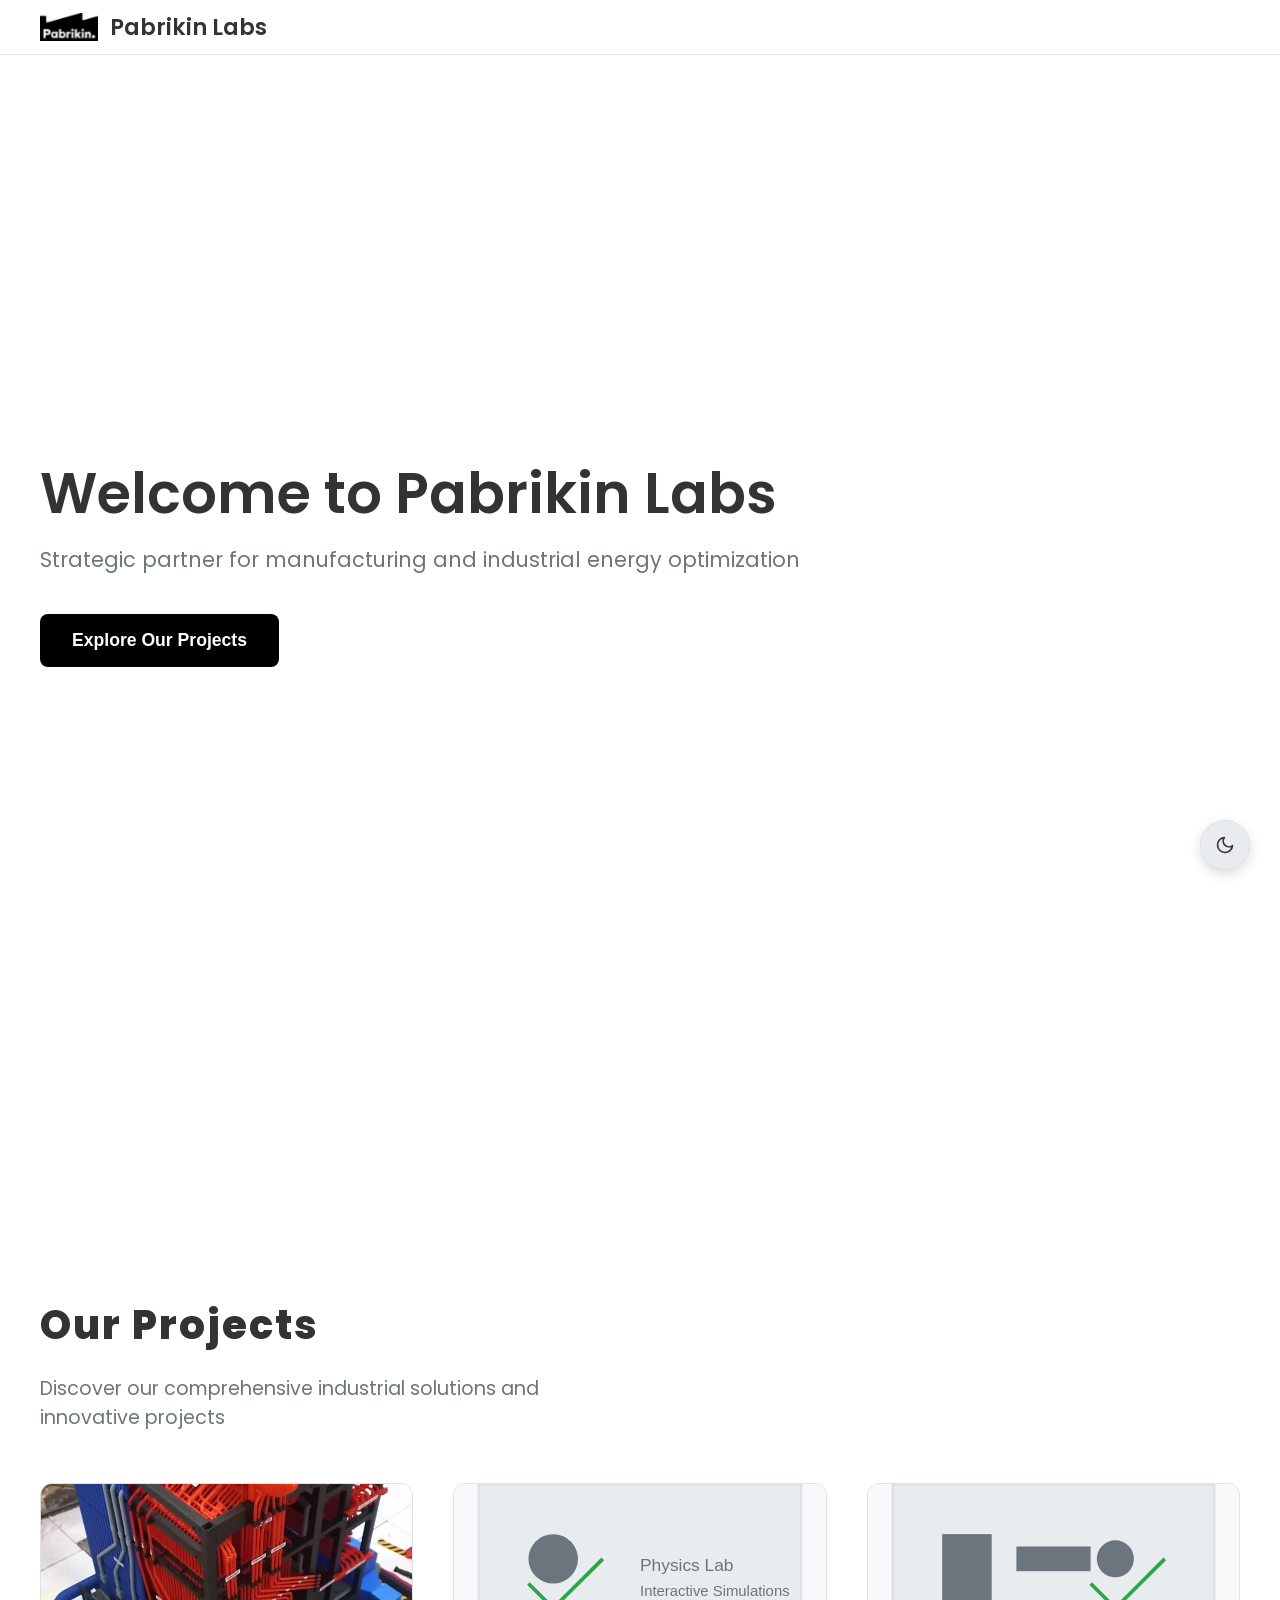
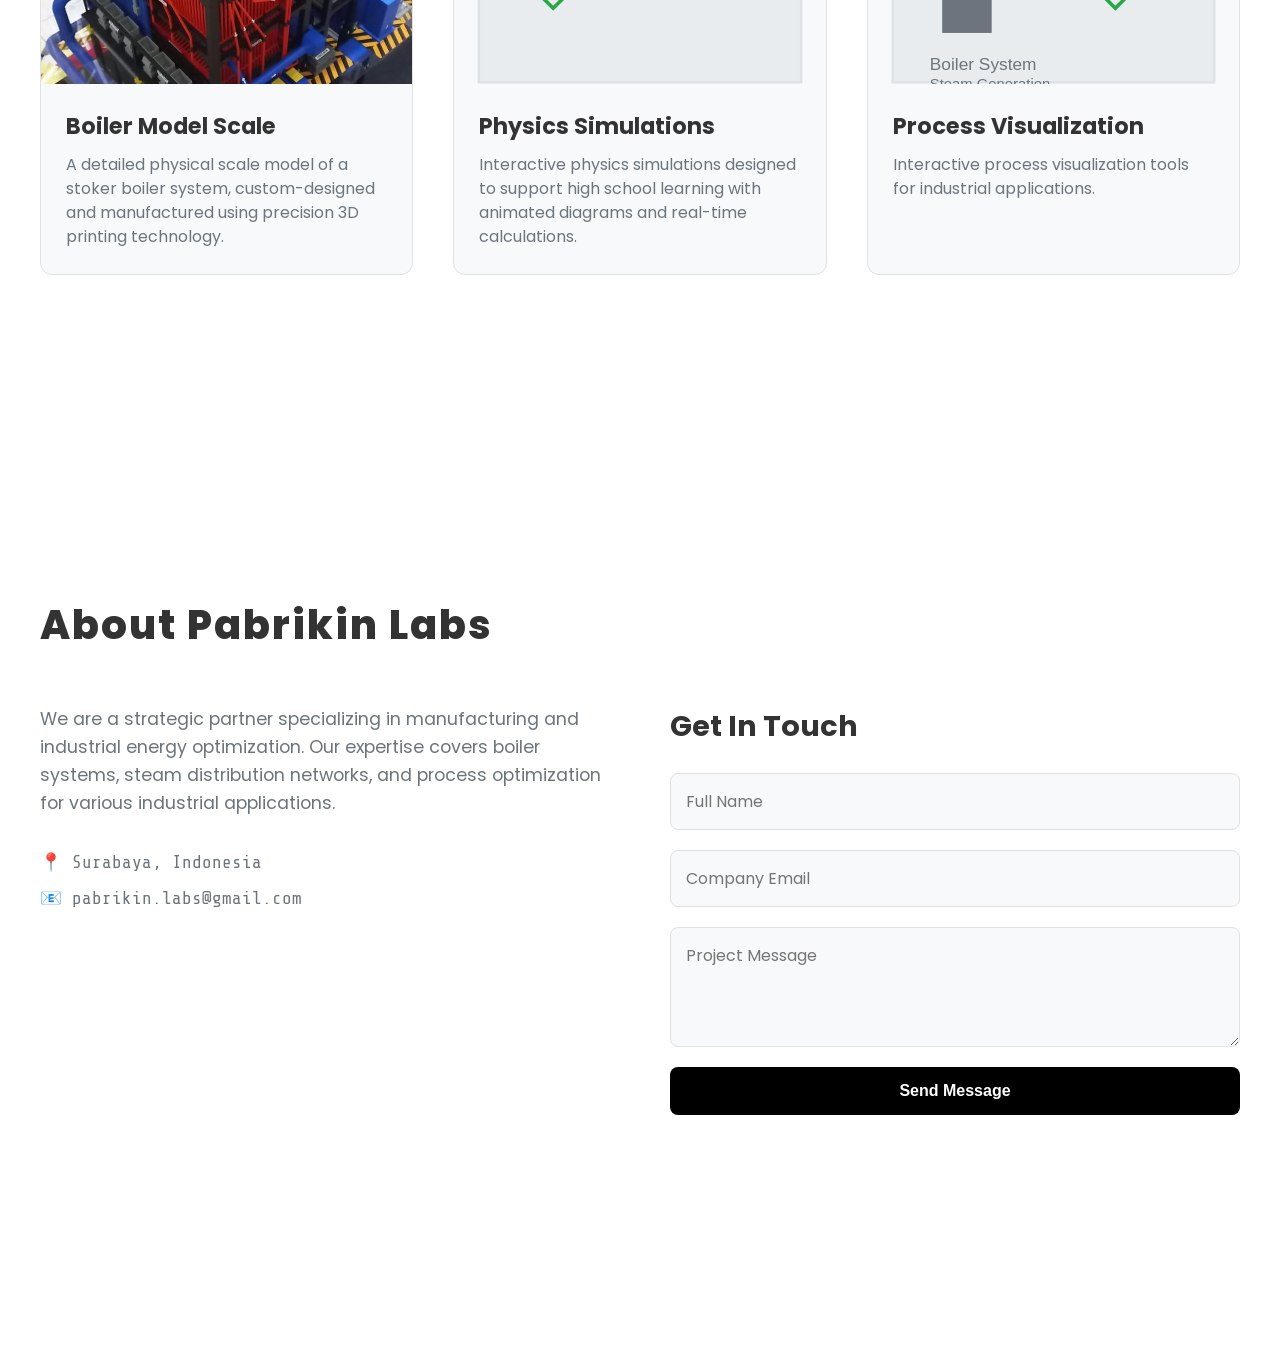
==== commit 38367d39: "add theme toggle" ====
--- a/index.html
+++ b/index.html
@@ -10,7 +10,7 @@
 <body>
 
 <header>
-  <div class="header-title" onclick="scrollToSection('home')">
+  <div class="header-title" style="cursor: default;">
     <span class="logo-wrapper" id="logo-place" onclick="scrollToSection('home')"></span>
     Pabrikin Labs
   </div>
@@ -35,6 +35,17 @@
       <p class="section-description">Discover our comprehensive industrial solutions and innovative projects</p>
 
       <div class="projects-grid">
+
+        <div class="project-item" onclick="window.location.href='simulations/physics-simulations.html'">
+          <div class="project-image">
+            <img src="assets/images/project-cover-boiler-scale-model.jpg" alt="Boiler Model Scale" onerror="this.src='[data-uri]'">
+          </div>
+          <div class="project-info">
+            <h3>Boiler Model Scale</h3>
+            <p>A detailed physical scale model of a stoker boiler system, custom-designed and manufactured using precision 3D printing technology.</p>
+          </div>
+        </div>
+
         <div class="project-item" onclick="window.location.href='simulations/physics-simulations.html'">
           <div class="project-image">
             <img src="assets/images/physics-sim.svg" alt="Physics Simulations" onerror="this.src='[data-uri]'">
@@ -45,23 +56,13 @@
           </div>
         </div>
 
-        <div class="project-item" onclick="window.location.href='boiler-system.html'">
+        <div class="project-item" onclick="window.location.href='process-visualization.html'">
           <div class="project-image">
-            <img src="assets/images/boiler-system.svg" alt="Boiler System" onerror="this.src='[data-uri]'">
+            <img src="assets/images/boiler-system.svg" alt="Process Visualization" onerror="this.src='[data-uri]'">
           </div>
           <div class="project-info">
-            <h3>Boiler System</h3>
-            <p>Complete stoker boiler system installation and optimization for industrial steam production.</p>
-          </div>
-        </div>
-
-        <div class="project-item" onclick="window.location.href='distribution-network.html'">
-          <div class="project-image">
-            <img src="assets/images/distribution.svg" alt="Distribution Network" onerror="this.src='[data-uri]'">
-          </div>
-          <div class="project-info">
-            <h3>Distribution Network</h3>
-            <p>Steam distribution audit and optimization for industrial facilities.</p>
+            <h3>Process Visualization</h3>
+            <p>Interactive process visualization tools for industrial applications.</p>
           </div>
         </div>
       </div>
@@ -71,14 +72,13 @@
   <!-- SECTION: ABOUT US -->
   <section id="about" class="page-section">
     <div class="section-container">
-      <div class="page-title">About Us</div>
+      <div class="page-title">About Pabrikin Labs</div>
       <div class="about-grid">
         <div class="about-content">
-          <h3>Pabrikin Labs</h3>
           <p>We are a strategic partner specializing in manufacturing and industrial energy optimization. Our expertise covers boiler systems, steam distribution networks, and process optimization for various industrial applications.</p>
           <div class="contact-info">
-            <p>📍 Cilegon, Banten, Indonesia</p>
-            <p>📧 contact@pabrikin.com</p>
+            <p>📍 Surabaya, Indonesia</p>
+            <p>📧 pabrikin.labs@gmail.com</p>
           </div>
         </div>
         <div class="contact-form">
@@ -95,17 +95,6 @@
   </section>
 </div>
 
-<footer>
-  <div class="footer-status">
-    <div class="status-indicator"><div class="dot"></div>SYSTEM STATUS: ONLINE</div>
-    <span>|</span> <span>LOCATION: CILEGON, BANTEN</span> <span>|</span>
-    <span id="live-clock">00:00:00</span>
-  </div>
-  <div class="footer-copyright">
-    © 2026 <a href="https://linktr.ee/pabrikin" target="_blank" class="footer-link">Pabrikin Labs</a>
-  </div>
-</footer>
-
 <div class="info-popup" id="info-popup">
   <div class="info-popup-title" id="popup-title">Title</div>
   <div id="popup-body">Body</div>
--- a/css/style.css
+++ b/css/style.css
@@ -66,29 +66,88 @@
   --diagram-grass: #8fb996;
 }
 
+/* Dark Theme Variables */
+:root[data-theme="dark"] {
+  --bg:        #121212;
+  --panel:     #1e1e1e;
+  --panel2:    #2d2d2d;
+  --border:    #333333;
+  
+  --text:      #f8f9fa;
+  --text-dim:  #adb5bd;
+  
+  --color-white: #121212;
+  --color-black: #ffffff;
+  --color-dark-bg: #1e1e1e;
+  
+  --color-overlay-dark-85: rgba(18, 18, 18, 0.85);
+  --color-overlay-dark-95: rgba(18, 18, 18, 0.95);
+  --color-overlay-dark-98: rgba(18, 18, 18, 0.98);
+  --color-overlay-black: rgba(255, 255, 255, 0.1);
+  --color-overlay-white-light: rgba(255, 255, 255, 0.02);
+  --color-overlay-white-md: rgba(255, 255, 255, 0.05);
+  --color-overlay-white-heavy: rgba(255, 255, 255, 0.1);
+  
+  --color-overlay-text-dim: rgba(255, 255, 255, 0.2);
+}
+
 * { box-sizing: border-box; margin: 0; padding: 0; }
-body { background: var(--bg); color: var(--text); font-family: var(--font-text); height: 100vh; display: flex; flex-direction: column; overflow-y: auto; scroll-behavior: smooth; }
+body { background: var(--bg); color: var(--text); font-family: var(--font-text); height: 100vh; display: flex; flex-direction: column; overflow-y: auto; scroll-behavior: smooth; transition: background-color 0.3s ease, color 0.3s ease; }
 svg text, svg tspan { font-family: var(--font-diagram) !important; }
 
 header { background: var(--bg); border-bottom: 1px solid var(--border); padding: 10px 40px; display: flex; align-items: center; justify-content: space-between; flex-shrink: 0; z-index: 1000; gap: 15px; position: fixed; top: 0; left: 0; right: 0; }
-.header-title { display: flex; align-items: center; gap: 12px; font-family: var(--font-text); font-size: 1.4rem; font-weight: 700; letter-spacing: 2px; color: var(--text); white-space: nowrap; cursor: pointer; }
+.header-title { display: flex; align-items: center; gap: 12px; font-family: var(--font-text); font-size: 1.4rem; font-weight: 600; letter-spacing: 0px; color: var(--text); white-space: nowrap; cursor: pointer; }
 .logo-wrapper { display: inline-flex; align-items: center; justify-content: center; height: 1.8rem; cursor: pointer; }
 .logo-wrapper svg { height: 100%; width: auto; }
+
+/* Menyesuaikan warna logo secara aman tanpa merusak struktur SVG asli */
+.logo-wrapper svg {
+  filter: brightness(0); /* Memaksa piksel logo menjadi hitam di Light Theme */
+  transition: filter 0.3s ease;
+}
+:root[data-theme="dark"] .logo-wrapper svg {
+  filter: brightness(0) invert(1); /* Membalikkan piksel hitam menjadi putih di Dark Theme */
+}
+
+/* Theme Toggle Button */
+.theme-toggle {
+  position: fixed;
+  bottom: 30px;
+  right: 30px;
+  z-index: 9999;
+  background: var(--panel2);
+  border: 1px solid var(--border);
+  color: var(--text);
+  border-radius: 50%;
+  width: 50px;
+  height: 50px;
+  display: flex;
+  align-items: center;
+  justify-content: center;
+  cursor: pointer;
+  font-size: 1.5rem;
+  transition: all 0.3s ease;
+  box-shadow: 0 4px 12px rgba(0, 0, 0, 0.15);
+}
+.theme-toggle:hover {
+  background: var(--text);
+  color: var(--bg);
+}
 
 .main-content { flex: 1; padding: 15px 40px; width: 100%; display: flex; flex-direction: column; }
 .page-section { display: block; width: 100%; min-height: 100vh; padding: 100px 0 80px 0; opacity: 0; transform: translateY(50px); transition: all 0.8s ease-out; }
 .page-section.active { opacity: 1; transform: translateY(0); }
 
 /* HERO SECTION */
-.hero-section { display: flex; align-items: center; justify-content: center; min-height: 100vh; text-align: center; }
+.hero-section { display: flex; align-items: center; justify-content: flex-start; min-height: 100vh; text-align: left; }
 .hero-content { max-width: 800px; }
-.hero-title { font-size: 3.5rem; font-weight: 800; color: var(--text); margin-bottom: 20px; line-height: 1.1; }
+.hero-title { font-size: 3.5rem; font-weight: 600; color: var(--text); margin-bottom: 20px; line-height: 1.1; }
 .hero-subtitle { font-size: 1.3rem; color: var(--text-dim); margin-bottom: 40px; line-height: 1.4; }
-.cta-btn { background: var(--accent-orange); color: var(--color-black); border: none; padding: 16px 32px; border-radius: 8px; font-size: 1.1rem; font-weight: 700; cursor: pointer; transition: all 0.3s ease; }
-.cta-btn:hover { background: var(--accent-red); transform: translateY(-2px); }
+.cta-btn { background: var(--color-black); color: var(--color-white); border: none; padding: 16px 32px; border-radius: 8px; font-size: 1.1rem; font-weight: 700; cursor: pointer; transition: all 0.3s ease; }
+.cta-btn:hover { background: var(--text); transform: translateY(-2px); }
 
 /* SECTION CONTAINER */
-.section-container { max-width: 1200px; margin: 0 auto; padding: 0 20px; }
+.section-container { max-width: 1200px; margin: 0; padding: 0; }
 
 /* PROJECTS GRID */
 .projects-grid { display: grid; grid-template-columns: repeat(auto-fit, minmax(350px, 1fr)); gap: 40px; margin-top: 50px; }
@@ -114,8 +173,8 @@
 .contact-form input, .contact-form textarea { background: var(--panel); border: 1px solid var(--border); padding: 15px; border-radius: 8px; color: var(--text); font-family: var(--font-text); font-size: 1rem; transition: border-color 0.3s ease; }
 .contact-form input:focus, .contact-form textarea:focus { outline: none; border-color: var(--accent-orange); }
 .contact-form textarea { height: 120px; resize: vertical; }
-.submit-btn { background: var(--accent-orange); color: var(--color-black); border: none; padding: 15px; border-radius: 8px; font-weight: 700; font-size: 1rem; cursor: pointer; transition: all 0.3s ease; }
-.submit-btn:hover { background: var(--accent-red); transform: translateY(-1px); }
+.submit-btn { background: var(--color-black); color: var(--color-white); border: none; padding: 15px; border-radius: 8px; font-weight: 700; font-size: 1rem; cursor: pointer; transition: all 0.3s ease; }
+.submit-btn:hover { background: var(--text); transform: translateY(-1px); }
 
 .status-row { display: flex; justify-content: space-between; align-items: center; padding: 12px 0; border-bottom: 1px solid var(--color-overlay-white-md); }
 .status-tag { padding: 4px 10px; border-radius: 4px; font-size: 0.7rem; font-weight: 800; font-family: var(--font-diagram); }
@@ -132,7 +191,10 @@
 /* DIAGRAM UI */
 .diagram-wrapper { position: relative; background: #0A0D14; border: 1px solid var(--border); border-radius: 12px; overflow: hidden; flex: 1; width: 100%; display: none; align-items: center; justify-content: center; cursor: grab; user-select: none; }
 .diagram-wrapper.active { display: flex; }
-.diagram-wrapper svg { display: block; width: 100%; height: 100%; object-fit: contain; overflow: visible !important; }
+.diagram-wrapper svg { 
+    display: block; width: 100%; height: 100%; object-fit: contain; overflow: visible !important; 
+    will-change: transform; backface-visibility: hidden; transform: translateZ(0);
+}
 
 
 .sub-nav { display: flex; gap: 10px; margin-bottom: 15px; border-bottom: 1px solid var(--border); padding-bottom: 10px; overflow-x: auto; scrollbar-width: thin; scrollbar-color: var(--accent-blue) transparent; }
@@ -142,7 +204,7 @@
 .sub-item.active { background: var(--color-overlay-blue-light); border-color: var(--accent-blue); color: var(--accent-blue); }
 .page-title { font-family: var(--font-text); color: var(--accent-yellow); font-size: 1.3rem; margin-bottom: 10px; letter-spacing: 2px; display: flex; align-items: center; gap: 10px; flex-shrink: 0; }
 
-.placeholder-card { background: var(--panel2); border: 1px dashed var(--border); padding: 30px; text-align: center; border-radius: 12px; color: var(--text-dim); flex: 1; display: flex; align-items: center; justify-content: center; flex-direction: column; font-family: var(--font-text); font-size: 1.2rem; }
+.placeholder-card { background: var(--panel2); border: 1px dashed var(--border); padding: 30px; text-align: left; border-radius: 12px; color: var(--text-dim); flex: 1; display: flex; align-items: flex-start; justify-content: center; flex-direction: column; font-family: var(--font-text); font-size: 1.2rem; }
 
  .filter-panel { display: flex; gap: 8px; margin-bottom: 15px; flex-wrap: wrap; background: var(--color-overlay-dark-85); border: 1px solid var(--border); border-radius: 999px; padding: 6px 8px; }
  .filter-btn { background: var(--color-overlay-white-heavy); border: 1px solid var(--color-overlay-text-dim); color: var(--text); padding: 6px 14px; border-radius: 999px; font-family: var(--font-text); font-weight: 700; font-size: 0.82rem; cursor: pointer; transition: all 0.2s ease; box-shadow: none; }
@@ -151,7 +213,10 @@
 
 .diagram-wrapper { position: relative; background: #0A0D14; border: 1px solid var(--border); border-radius: 12px; overflow: hidden; flex: 1; width: 100%; display: none; align-items: center; justify-content: center; cursor: grab; user-select: none; }
 .diagram-wrapper.active { display: flex; }
-.diagram-wrapper svg { display: block; width: 100%; height: 100%; object-fit: contain; overflow: visible !important; }
+.diagram-wrapper svg { 
+    display: block; width: 100%; height: 100%; object-fit: contain; overflow: visible !important; 
+    will-change: transform; backface-visibility: hidden; transform: translateZ(0);
+}
 
 footer { background: var(--panel); border-top: 1px solid var(--border); padding: 10px 40px; display: flex; align-items: center; justify-content: space-between; flex-shrink: 0; font-family: var(--font-diagram); font-size: 0.75rem; color: var(--text-dim); gap: 10px; }
 .footer-status { display: flex; align-items: center; gap: 15px; }
@@ -159,14 +224,14 @@
 .dot { width: 8px; height: 8px; background: var(--accent-green); border-radius: 50%; box-shadow: 0 0 10px var(--accent-green); animation: pulse 1.5s infinite ease-in-out; }
 
 @media (max-width: 768px) {
-    header { flex-direction: column; padding: 15px 20px; align-items: center; text-align: center; }
-    .header-title { font-size: 1.1rem; flex-direction: column; gap: 5px; }
+    header { flex-direction: column; padding: 15px 20px; align-items: flex-start; text-align: left; }
+    .header-title { font-size: 1.1rem; flex-direction: row; align-items: center; gap: 10px; }
     .logo-wrapper { height: 1.5rem; }
-    .nav-menu { width: 100%; justify-content: center; overflow-x: auto; gap: 15px; }
+    .nav-menu { width: 100%; justify-content: flex-start; overflow-x: auto; gap: 15px; }
     .nav-item { padding: 6px 0; font-size: 0.75rem; }
     .main-content { padding: 10px 15px; }
-    footer { flex-direction: column; padding: 15px 20px; height: auto; text-align: center; }
-    .footer-status { flex-direction: column; gap: 5px; }
+    footer { flex-direction: column; padding: 15px 20px; height: auto; text-align: left; align-items: flex-start; }
+    .footer-status { flex-direction: column; gap: 5px; align-items: flex-start; }
     .footer-status span { display: none; }
 }
 
@@ -198,6 +263,7 @@
 svg [stroke="#FFD700"] /* --diagram-products */ {
     stroke-dasharray: 30 10 !important;
     animation: figmaDashFlow 4s linear infinite !important;
+    will-change: stroke-dashoffset;
 }
 
 @keyframes figmaDashFlow { 
@@ -398,13 +464,13 @@
 /* RESPONSIVE DESIGN */
 @media (max-width: 768px) {
   header { padding: 10px 20px; }
-  .header-title { font-size: 1.2rem; }
+  .header-title { font-size: 1.1rem; }
   .main-content { padding: 15px 20px; }
   .hero-title { font-size: 2.5rem; }
   .hero-subtitle { font-size: 1.1rem; }
   .projects-grid { grid-template-columns: 1fr; gap: 30px; }
   .about-grid { grid-template-columns: 1fr; gap: 40px; }
-  .section-container { padding: 0 10px; }
+  .section-container { padding: 0; }
 }
 
 @media (max-width: 480px) {
@@ -417,4 +483,4 @@
 
 /* PAGE TITLE */
 .page-title { font-size: 2.5rem; font-weight: 800; color: var(--text); text-align: left; margin-bottom: 20px; margin-top: 100px; }
-.section-description { font-size: 1.2rem; color: var(--text-dim); text-align: center; max-width: 600px; margin: 0 auto 40px; line-height: 1.5; }+.section-description { font-size: 1.2rem; color: var(--text-dim); text-align: left; max-width: 600px; margin: 0 0 40px 0; line-height: 1.5; }
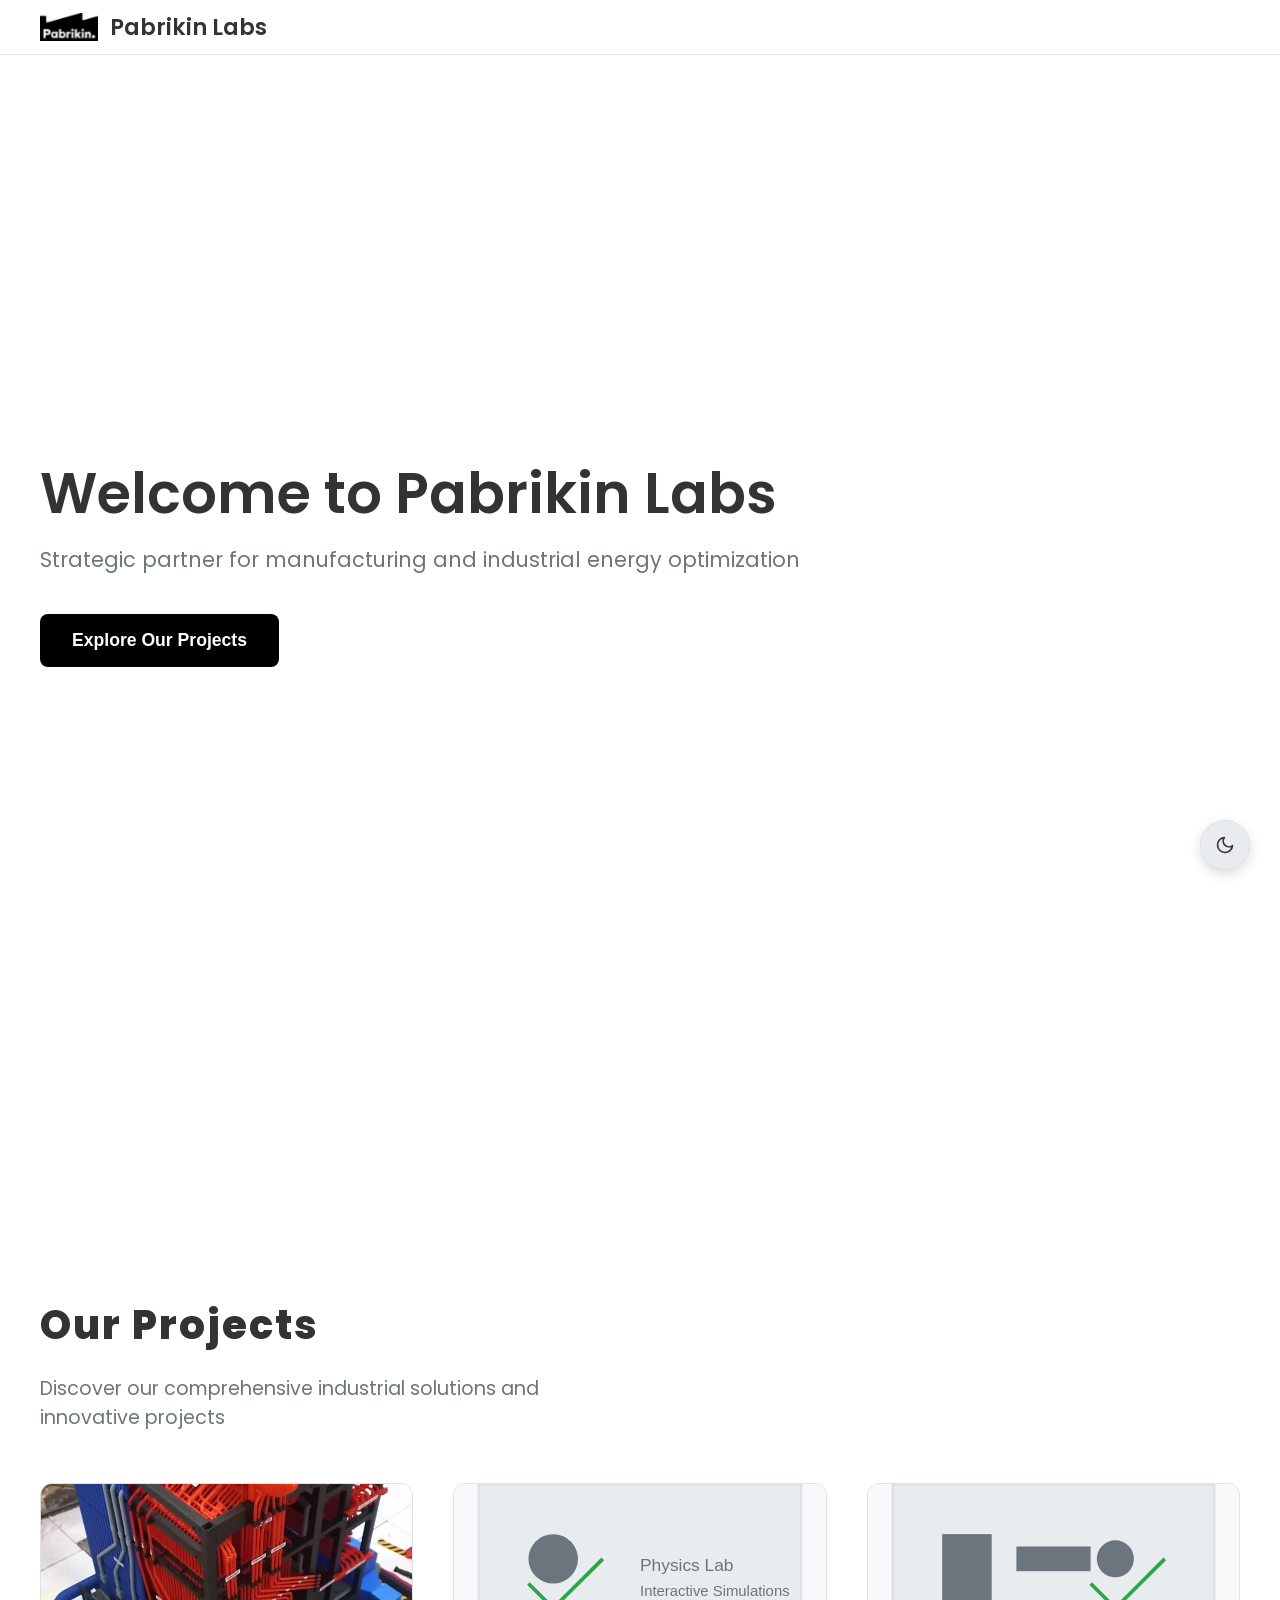
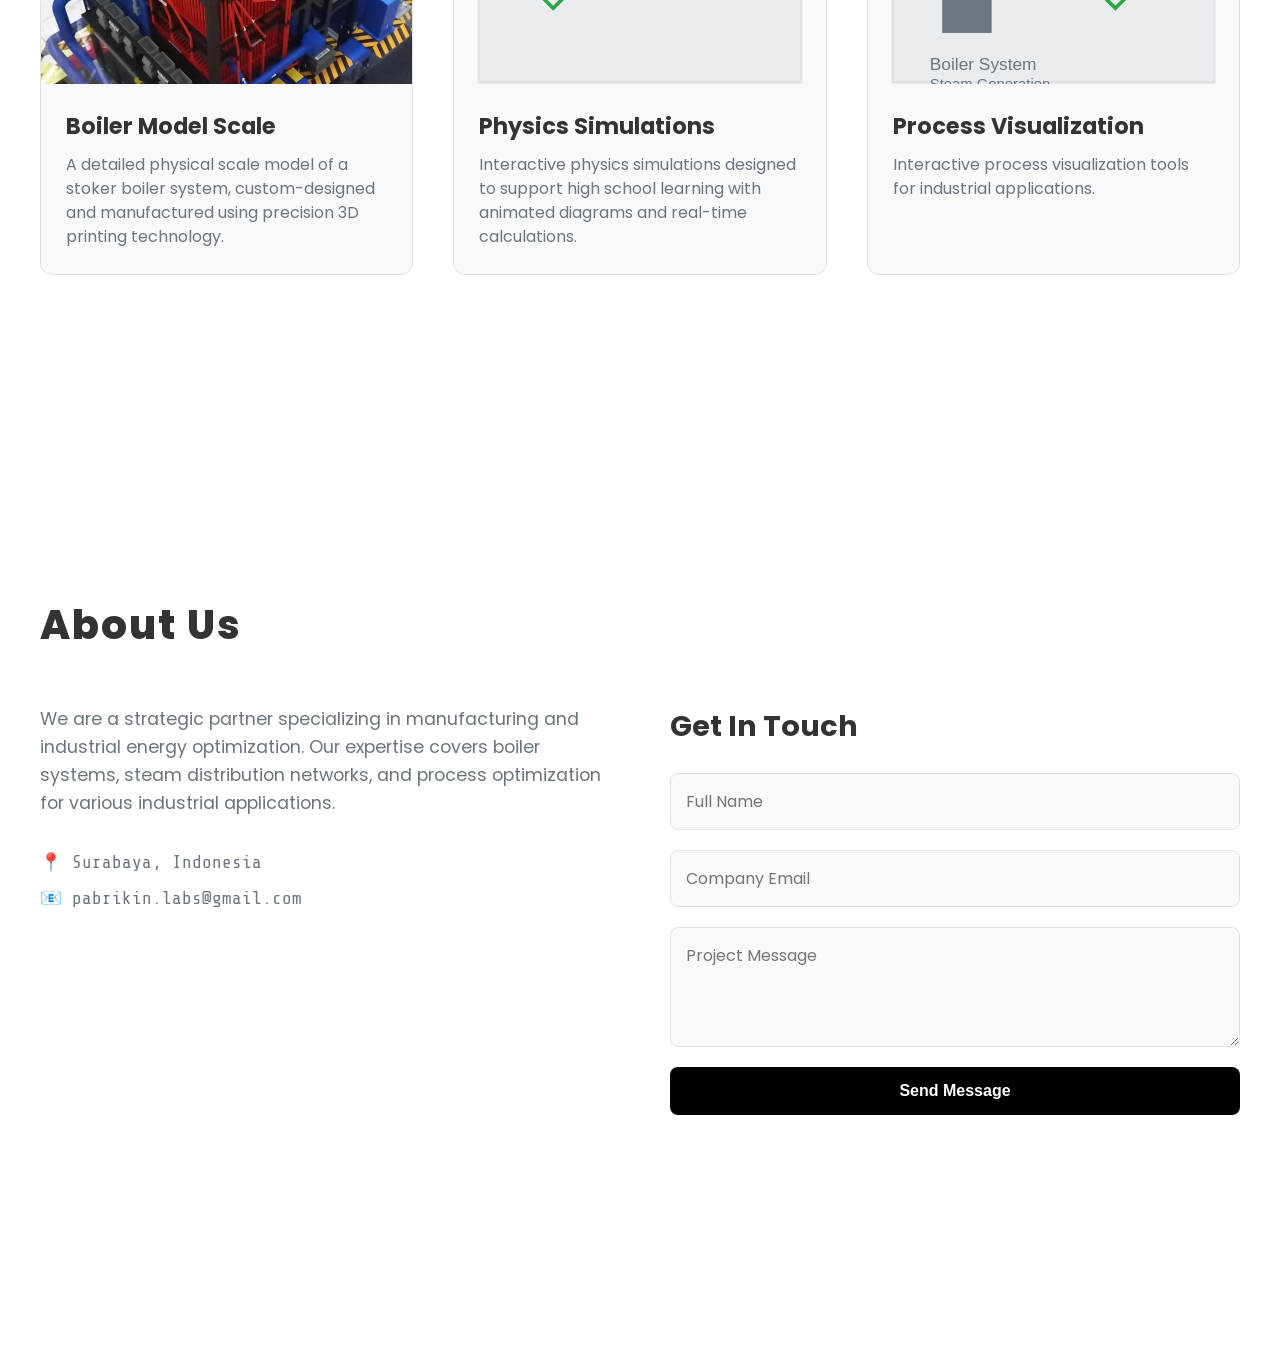
==== commit e06461e9: "fix bugs" ====
--- a/index.html
+++ b/index.html
@@ -36,7 +36,7 @@
 
       <div class="projects-grid">
 
-        <div class="project-item" onclick="window.location.href='simulations/physics-simulations.html'">
+        <div class="project-item" onclick="window.location.href='section-projects/physics-simulations.html#boiler-diagram-section'">
           <div class="project-image">
             <img src="assets/images/project-cover-boiler-scale-model.jpg" alt="Boiler Model Scale" onerror="this.src='[data-uri]'">
           </div>
@@ -46,7 +46,7 @@
           </div>
         </div>
 
-        <div class="project-item" onclick="window.location.href='simulations/physics-simulations.html'">
+        <div class="project-item" onclick="window.location.href='section-projects/physics-simulations.html'">
           <div class="project-image">
             <img src="assets/images/physics-sim.svg" alt="Physics Simulations" onerror="this.src='[data-uri]'">
           </div>
@@ -56,7 +56,7 @@
           </div>
         </div>
 
-        <div class="project-item" onclick="window.location.href='process-visualization.html'">
+        <div class="project-item" onclick="window.location.href='section-projects/process-visualization.html'">
           <div class="project-image">
             <img src="assets/images/boiler-system.svg" alt="Process Visualization" onerror="this.src='[data-uri]'">
           </div>
@@ -72,7 +72,7 @@
   <!-- SECTION: ABOUT US -->
   <section id="about" class="page-section">
     <div class="section-container">
-      <div class="page-title">About Pabrikin Labs</div>
+      <div class="page-title">About Us</div>
       <div class="about-grid">
         <div class="about-content">
           <p>We are a strategic partner specializing in manufacturing and industrial energy optimization. Our expertise covers boiler systems, steam distribution networks, and process optimization for various industrial applications.</p>
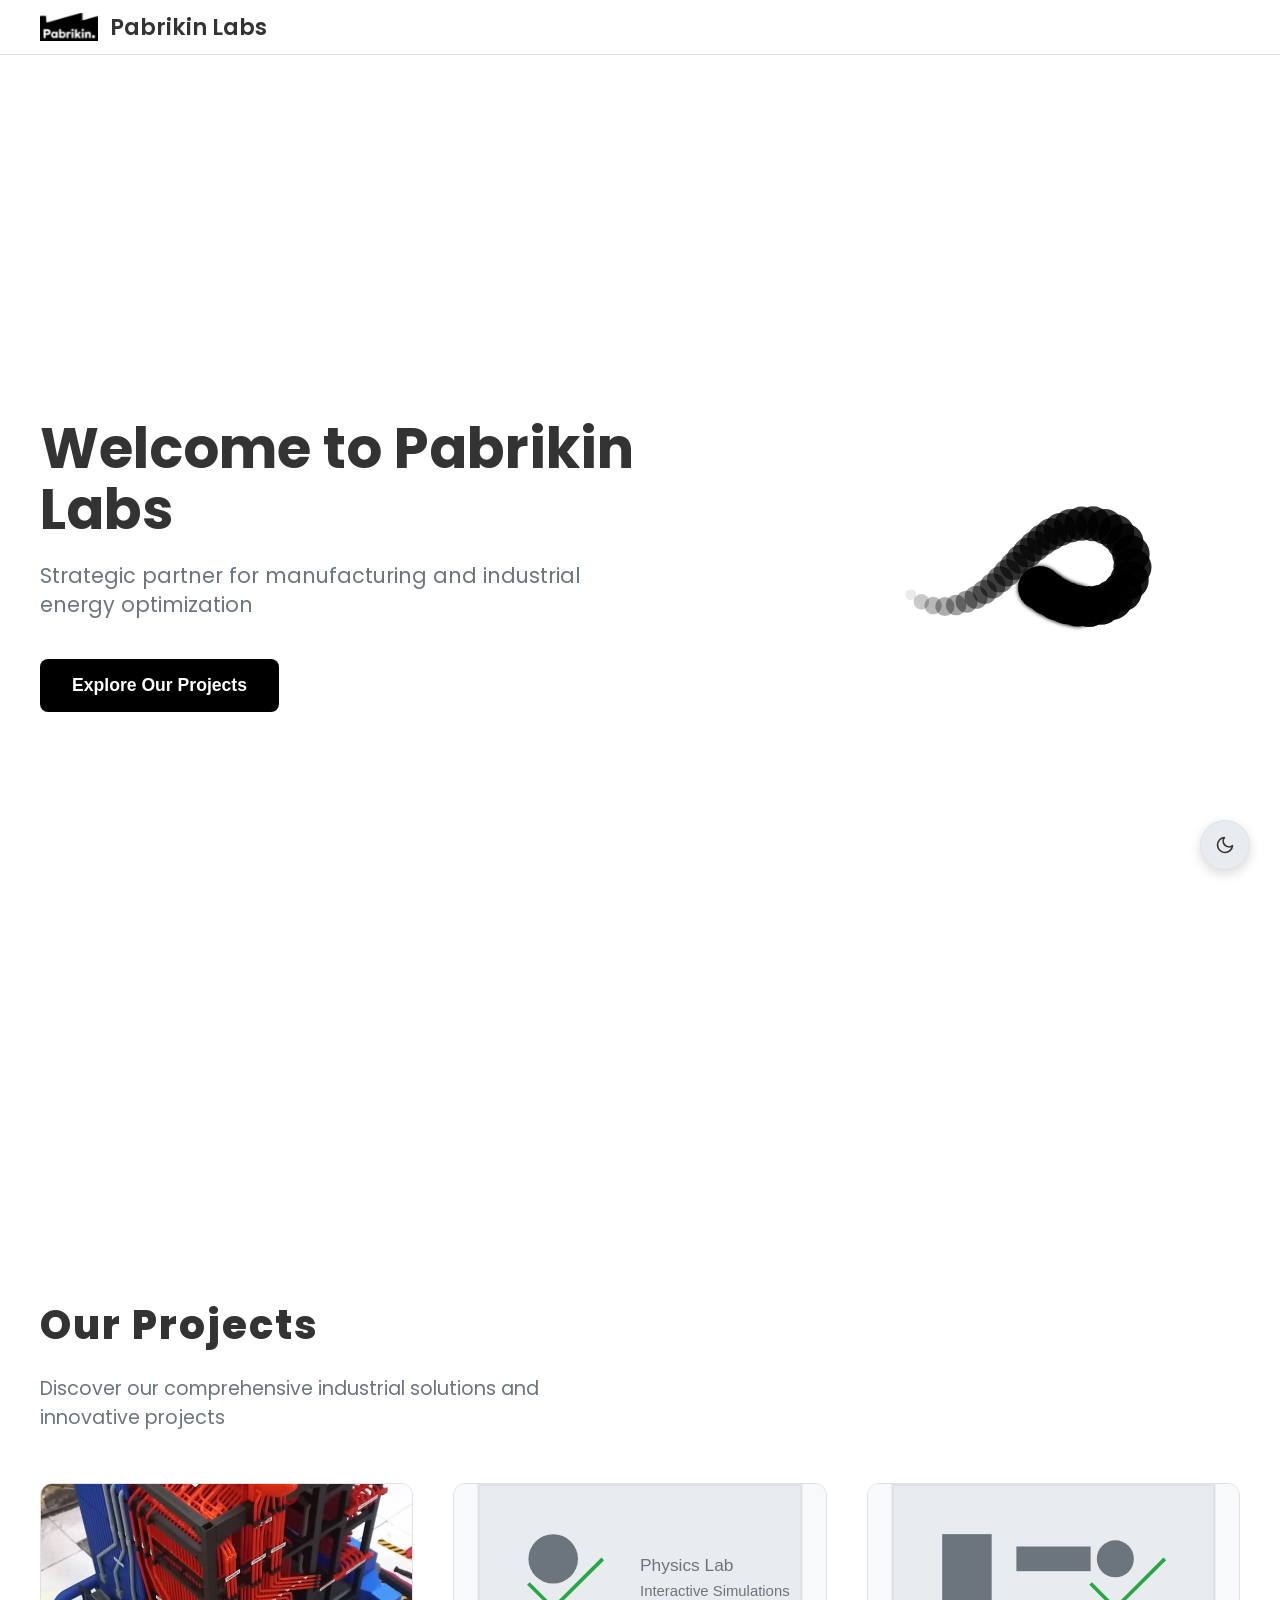
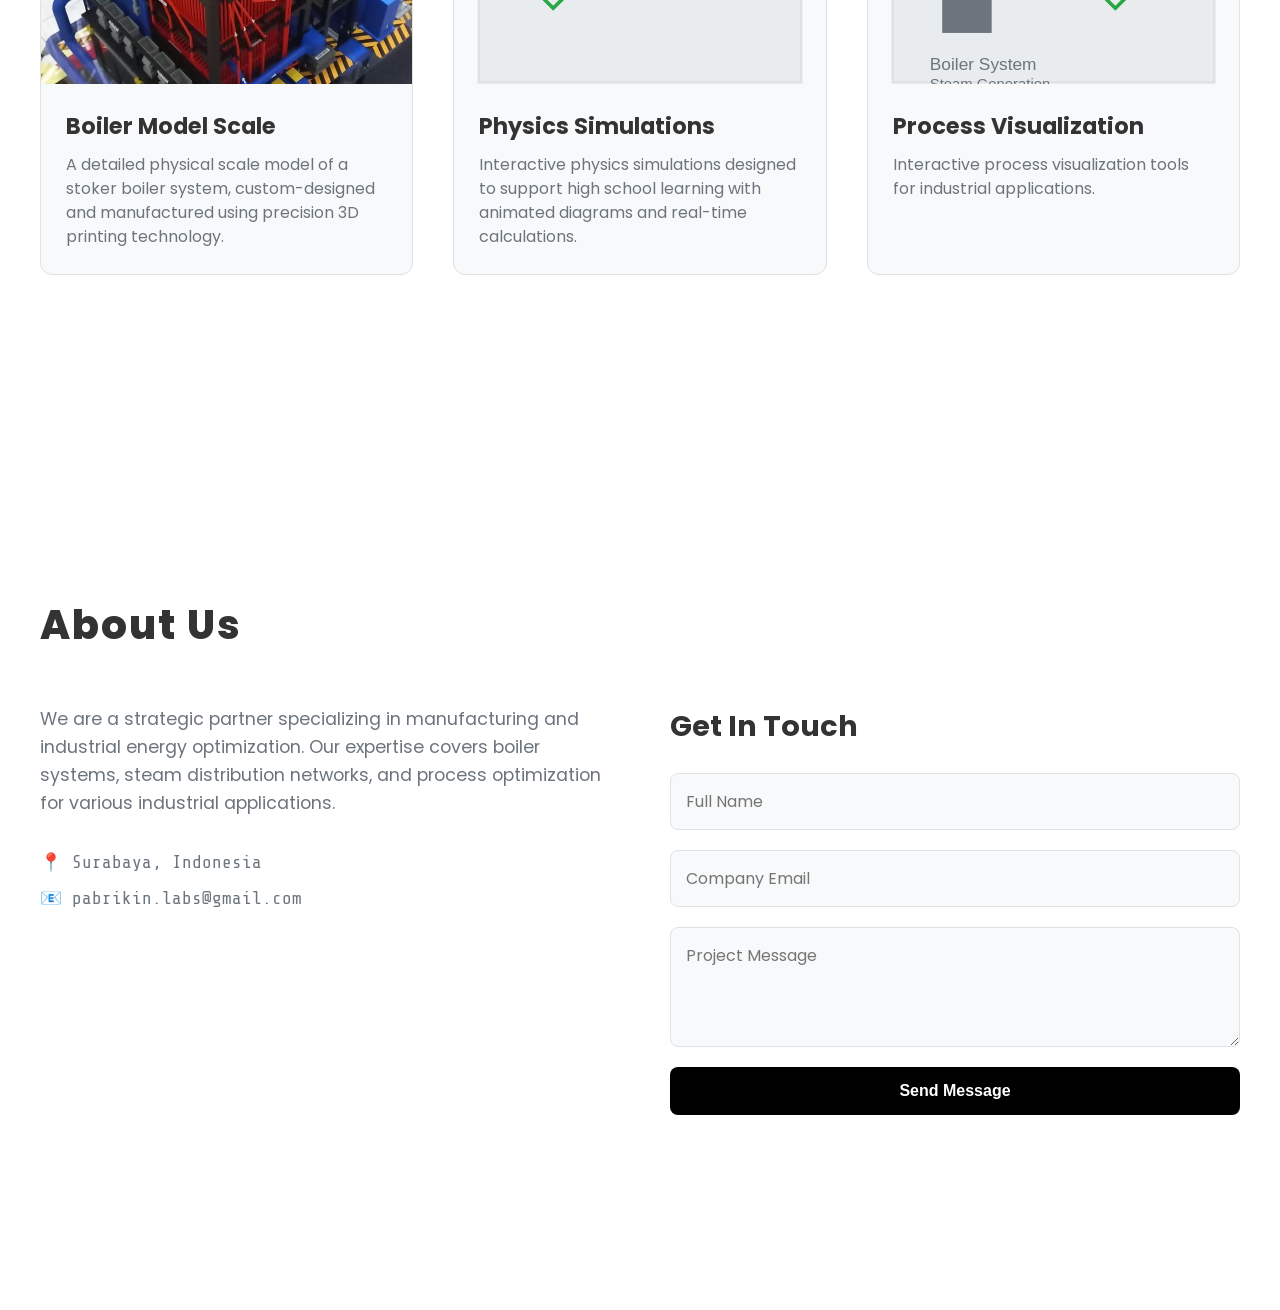
==== commit 015c4972: "add bloom animation" ====
--- a/index.html
+++ b/index.html
@@ -24,6 +24,9 @@
         <h1 class="hero-title">Welcome to Pabrikin Labs</h1>
         <p class="hero-subtitle">Strategic partner for manufacturing and industrial energy optimization</p>
         <button class="cta-btn" onclick="scrollToSection('projects')">Explore Our Projects</button>
+      </div>
+      <div class="hero-animation">
+        <canvas id="lemniscate-canvas"></canvas>
       </div>
     </div>
   </section>
@@ -103,5 +106,6 @@
 <script src="js/main.js"></script>
 <!-- <script src="js/zoom.js"></script> -->
 <script src="js/interactions.js"></script>
+<script src="js/hero-animation.js"></script>
 </body>
 </html>
--- a/css/style.css
+++ b/css/style.css
@@ -139,9 +139,22 @@
 .page-section.active { opacity: 1; transform: translateY(0); }
 
 /* HERO SECTION */
-.hero-section { display: flex; align-items: center; justify-content: flex-start; min-height: 100vh; text-align: left; }
-.hero-content { max-width: 800px; }
-.hero-title { font-size: 3.5rem; font-weight: 600; color: var(--text); margin-bottom: 20px; line-height: 1.1; }
+.hero-section {
+  display: flex;
+  align-items: center;
+  justify-content: space-between;
+  min-height: 100vh;
+  text-align: left;
+  gap: 40px;
+}
+.hero-content { max-width: 600px; }
+.hero-animation {
+  flex-shrink: 0;
+  width: 450px;
+  height: 450px;
+}
+#lemniscate-canvas { width: 100%; height: 100%; }
+.hero-title { font-size: 3.5rem; font-weight: 700; color: var(--text); margin-bottom: 20px; line-height: 1.1; }
 .hero-subtitle { font-size: 1.3rem; color: var(--text-dim); margin-bottom: 40px; line-height: 1.4; }
 .cta-btn { background: var(--color-black); color: var(--color-white); border: none; padding: 16px 32px; border-radius: 8px; font-size: 1.1rem; font-weight: 700; cursor: pointer; transition: all 0.3s ease; }
 .cta-btn:hover { background: var(--text); transform: translateY(-2px); }
@@ -466,14 +479,26 @@
   header { padding: 10px 20px; }
   .header-title { font-size: 1.1rem; }
   .main-content { padding: 15px 20px; }
+  .hero-section {
+    flex-direction: column;
+    justify-content: center;
+    text-align: center;
+    padding-top: 60px;
+  }
   .hero-title { font-size: 2.5rem; }
   .hero-subtitle { font-size: 1.1rem; }
+  .hero-animation {
+    margin-top: 30px;
+    width: 300px;
+    height: 300px;
+  }
   .projects-grid { grid-template-columns: 1fr; gap: 30px; }
   .about-grid { grid-template-columns: 1fr; gap: 40px; }
   .section-container { padding: 0; }
 }
 
 @media (max-width: 480px) {
+  .hero-animation { display: none; }
   .hero-title { font-size: 2rem; }
   .hero-subtitle { font-size: 1rem; }
   .cta-btn { padding: 14px 28px; font-size: 1rem; }
